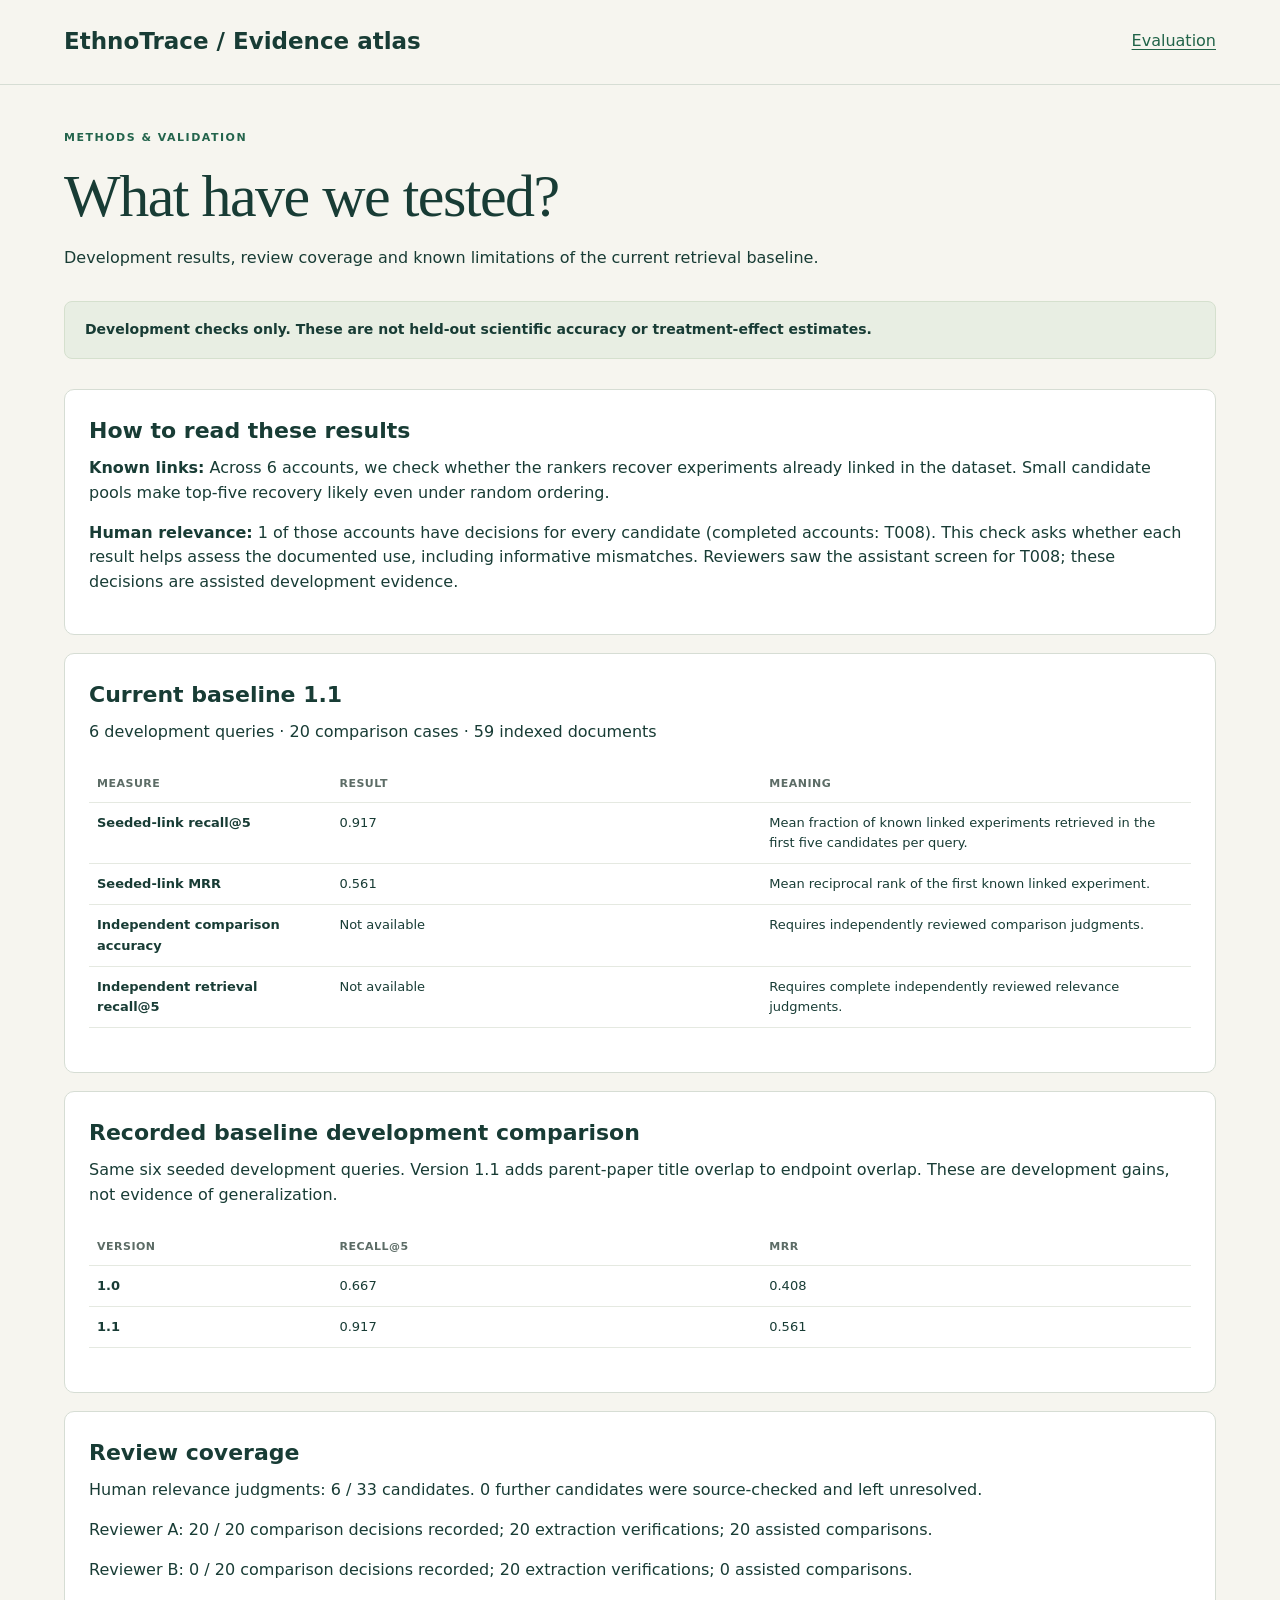
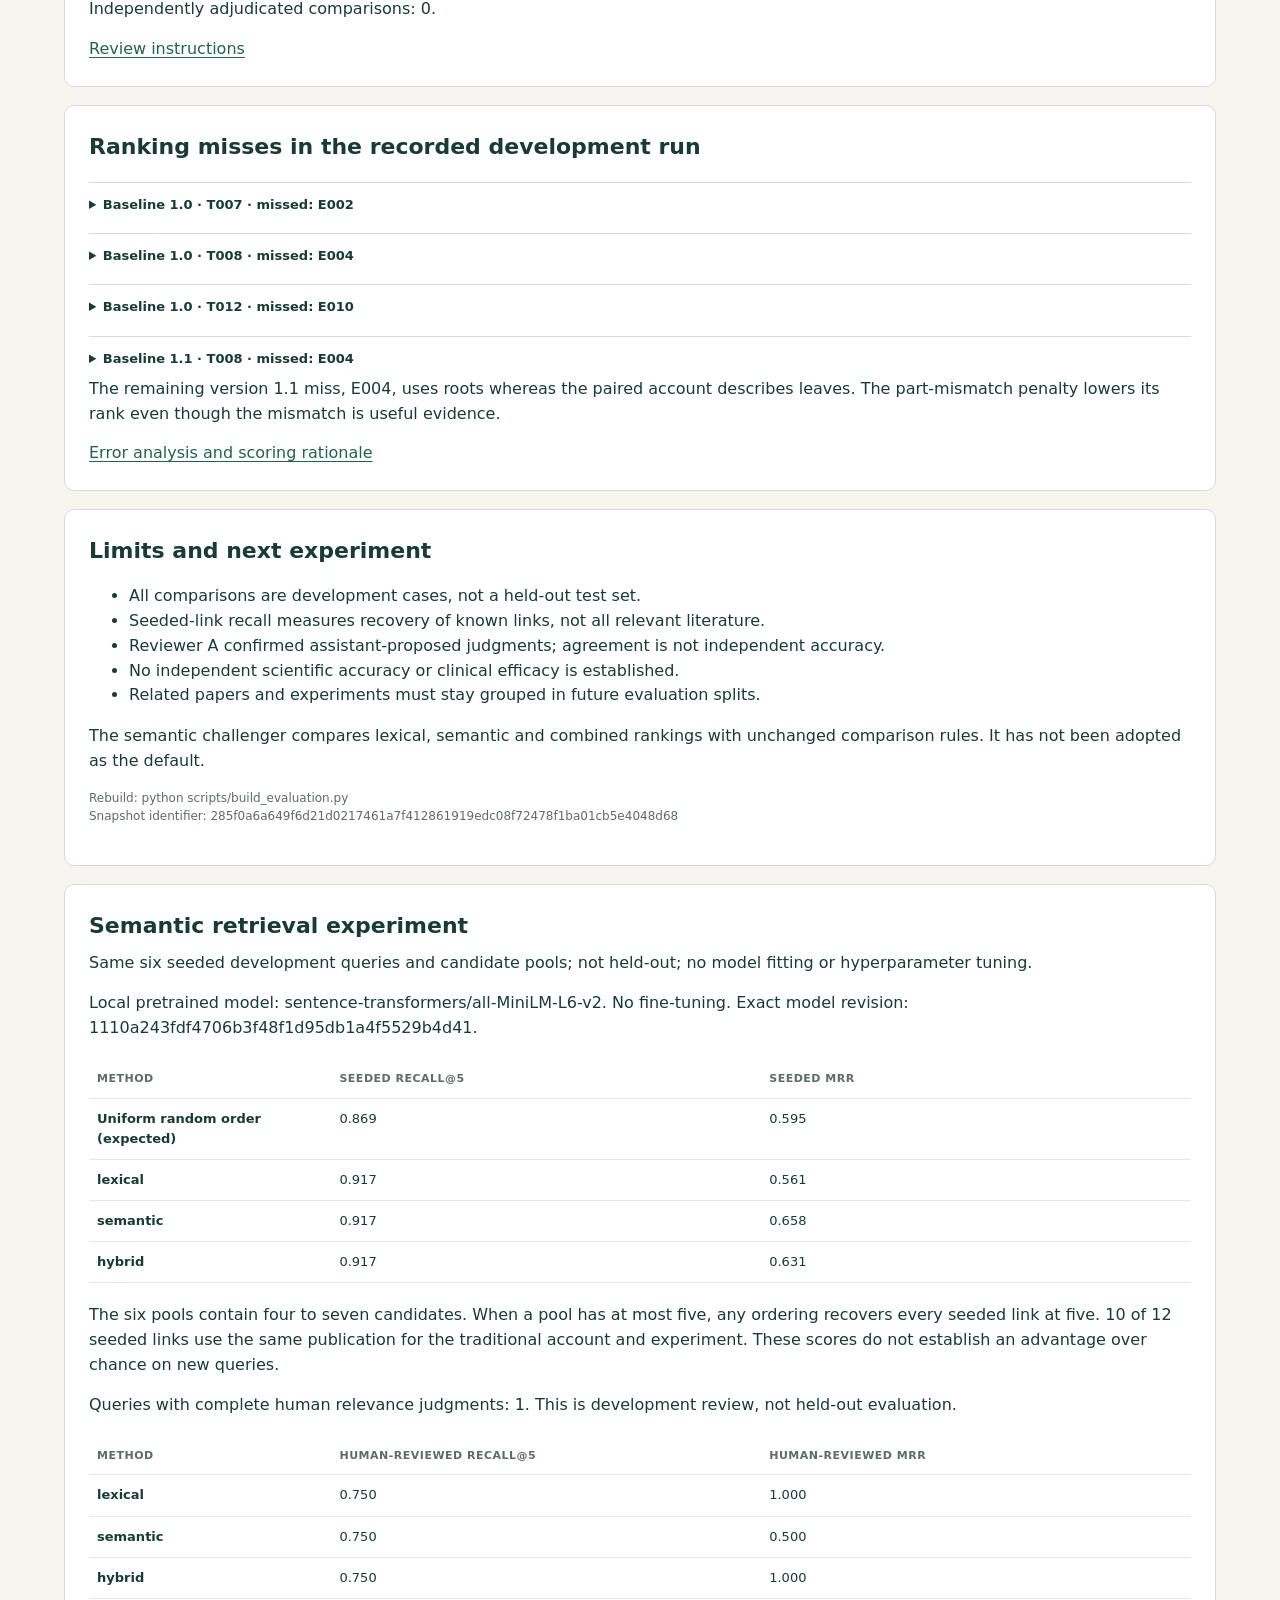
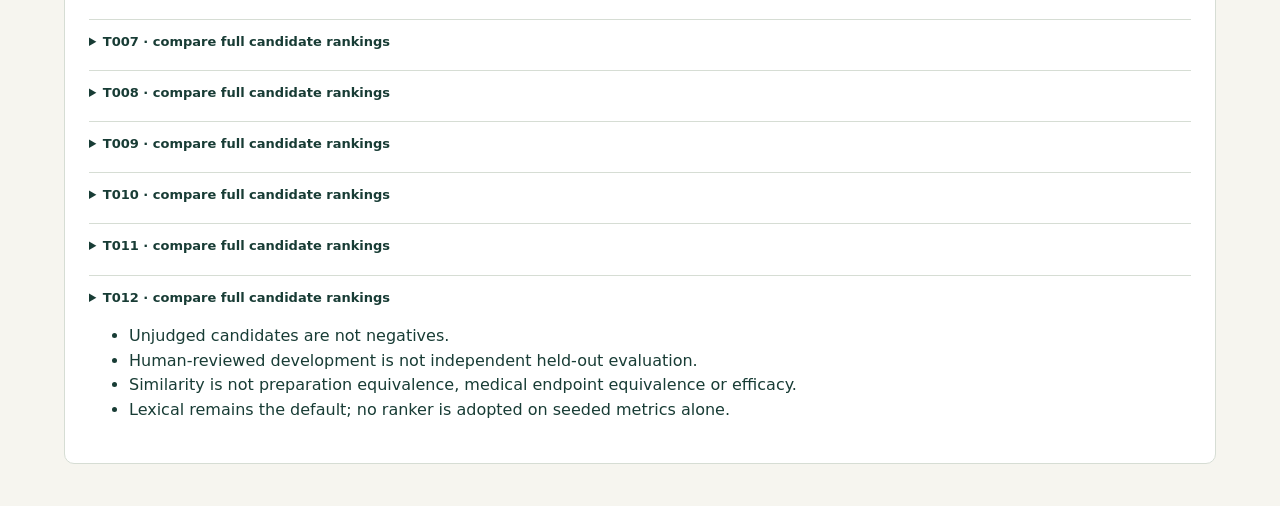
==== web/evaluation.html @ 2aeb6bba "Shorten README, index methods and enforce reproducible generated outputs" ====
<!doctype html>
<html lang="en"><head><meta charset="utf-8"><meta name="viewport" content="width=device-width,initial-scale=1"><title>EthnoTrace · Evaluation</title><link rel="stylesheet" href="style.css?v=8"><script defer src="evaluation-data.js?v=coverage1"></script><script defer src="evaluation.js?v=coverage2"></script></head>
<body><header><a class="brand" href="index.html">EthnoTrace / Evidence atlas</a><a href="evaluation.html" aria-current="page">Evaluation</a></header><main><div class="eyebrow">METHODS & VALIDATION</div><h1>What have we tested?</h1><p>Development results, review coverage and known limitations of the current retrieval baseline.</p><div class="review"><strong>Development checks only. These are not held-out scientific accuracy or treatment-effect estimates.</strong></div><div id="evaluation"></div></main></body></html>
---- web/style.css ----
:root{--ink:#183c35;--muted:#5c6c66;--paper:#f6f5ef;--line:#d6ddd4;--green:#23644c;--amber:#76551e}*{box-sizing:border-box}body{margin:0;background:var(--paper);color:var(--ink);font:16px/1.55 system-ui,sans-serif}header{padding:24px 5%;border-bottom:1px solid var(--line);display:flex;justify-content:space-between;align-items:center;gap:16px}.brand{color:var(--ink);font-weight:750;text-decoration:none;font-size:23px}.brand span{font-size:14px;font-weight:400;color:var(--muted)}.tag,.eyebrow{font-size:11px;letter-spacing:1.5px;font-weight:700}.tag{border:1px solid var(--line);padding:7px 12px;border-radius:20px}main{max-width:1440px;margin:auto;padding:44px 5% 24px}.intro{max-width:760px}.eyebrow{color:var(--green)}h1{font:normal clamp(36px,5vw,60px)/1.08 Georgia,serif;letter-spacing:-1.5px;margin:18px 0}.intro p{max-width:640px;color:var(--muted);font-size:18px}.review{display:flex;gap:13px;background:#e8eee3;border:1px solid #d5e0ce;padding:17px 20px;border-radius:8px;margin:30px 0}.review strong{font-size:14px}.review p{margin:4px 0 0;font-size:13px;color:var(--muted)}.dot{background:#b58b39;width:8px;height:8px;min-width:8px;border-radius:50%;margin-top:8px}.workspace{display:grid;grid-template-columns:300px minmax(0,1fr);gap:30px}aside{align-self:start;position:sticky;top:18px;background:#fff;border:1px solid var(--line);padding:22px;border-radius:10px}label{font-weight:650;font-size:14px}select{width:100%;padding:12px;margin:10px 0 18px;border:1px solid #acbfb3;border-radius:5px;background:#fff;color:var(--ink);font:inherit}h2{font-size:22px;margin:0}h3{font-size:19px;line-height:1.35;margin:12px 0}p{margin:8px 0 15px}.toolbar{display:flex;justify-content:space-between;align-items:center;gap:15px}.toolbar p,.hint{font-size:13px;color:var(--muted)}.filter{font-size:12px;display:flex;align-items:center;gap:6px}.hint{margin-top:0}.card{background:white;border:1px solid var(--line);border-radius:10px;margin:18px 0;padding:24px}.badge{display:inline-block;background:#eef2ec;border-radius:4px;padding:4px 8px;font-size:11px;font-weight:650;margin:0 7px 5px 0}.badge.warning{background:#f5eddc;color:var(--amber)}.small{font-size:12px;color:var(--muted)}table{width:100%;border-collapse:collapse;font-size:13px;margin:20px 0;table-layout:fixed}th,td{text-align:left;vertical-align:top;border-bottom:1px solid #e5e9e1;padding:10px 8px;overflow-wrap:anywhere}th{font-size:11px;text-transform:uppercase;letter-spacing:.5px;color:var(--muted)}th:first-child{width:22%}td:first-child{font-weight:650}.outputs{display:grid;grid-template-columns:1fr 1fr;gap:14px}.output{background:#f1f5ef;border-radius:6px;padding:16px}.output.compare{background:#f7f2e8}.output h4{font-size:11px;text-transform:uppercase;letter-spacing:1px;margin:0 0 9px}.output strong{font-size:15px}.output p,.output li{font-size:13px}.output ul{padding-left:18px;margin-bottom:0}.source-note{font-size:12px;color:var(--muted);border-top:1px solid var(--line);padding-top:15px;margin-top:20px}details{border-top:1px solid var(--line);margin-top:18px;padding-top:12px;font-size:13px}summary{cursor:pointer;font-weight:650}blockquote{border-left:3px solid #b9c9b4;margin:14px 0;padding-left:13px;color:var(--muted)}a{color:#216449;text-underline-offset:3px;overflow-wrap:anywhere}a:hover{color:#102f24}button:focus-visible,a:focus-visible,select:focus-visible,input:focus-visible,summary:focus-visible{outline:3px solid #b58b39;outline-offset:3px}.empty{padding:30px;border:1px dashed var(--line)}footer{display:flex;justify-content:space-between;gap:20px;border-top:1px solid var(--line);padding-top:20px;margin-top:40px;color:var(--muted);font-size:12px}@media(max-width:900px){.workspace{grid-template-columns:1fr}aside{position:static}.intro{max-width:100%}}@media(max-width:600px){main{padding:30px 5%}.brand span,.tag{display:none}.toolbar,footer{display:block}.outputs{grid-template-columns:1fr}.card{padding:15px}td,th{padding:8px 4px;font-size:12px}.filter{margin-bottom:12px}}
.atlas{margin:30px 0 40px;border-top:1px solid var(--line);padding-top:26px}.atlas>p{max-width:900px;color:var(--muted);font-size:14px}.atlas-controls{display:flex;flex-wrap:wrap;gap:18px;align-items:center}.atlas-controls label{display:flex;flex-direction:column;gap:6px}.atlas-controls .filter{flex-direction:row}.atlas-controls input[type=search]{padding:12px;border:1px solid #acbfb3;border-radius:5px;font:inherit;min-width:260px}.atlas-controls select{margin:0}.atlas-scroll{overflow:auto;border:1px solid var(--line);border-radius:8px;background:white;max-height:620px}.atlas-table{min-width:1100px;margin:0;table-layout:fixed}.atlas-table th{position:sticky;top:0;background:#edf2e9;z-index:1}.atlas-table th:first-child{width:28%}.atlas-table td:first-child{font-weight:400}.atlas-cell{display:block;width:100%;text-align:left;border:1px solid #d6ddd4;background:#f3f5ef;color:var(--ink);padding:10px 8px;margin:5px 0;border-radius:5px;font:inherit;cursor:pointer}.atlas-cell:hover{background:#e4eddd}.atlas-cell strong{display:block;font-size:17px}.account-link{border:0;padding:0;background:none;color:var(--green);font:inherit;font-weight:700;text-align:left;text-decoration:underline;cursor:pointer}.drilldown{padding:16px;background:#e8eee3;border-radius:8px;margin-bottom:20px;font-size:14px}.drilldown button{margin:8px;border:1px solid #acbfb3;background:white;padding:8px;border-radius:4px;cursor:pointer;color:var(--ink)}

/* Keep account context visible while reading the wide evidence matrix. */
.atlas-table{border-collapse:separate;border-spacing:0}
.atlas-table td:first-child{position:sticky;left:0;z-index:2;background:#fff;box-shadow:2px 0 0 var(--line)}
.atlas-table th:first-child{left:0;z-index:3;width:260px;box-shadow:2px 0 0 var(--line)}
.atlas-table th{z-index:2}
.atlas-scroll{scroll-padding-left:270px}
.atlas .scroll-hint{font-size:13px;font-weight:600;color:var(--green);margin-bottom:8px}
@media(max-width:600px){.atlas-table th:first-child{width:150px}.atlas-scroll{scroll-padding-left:160px}}

#export-report{padding:10px;border:1px solid var(--green);border-radius:5px;background:var(--green);color:white;font:inherit;cursor:pointer;width:100%}
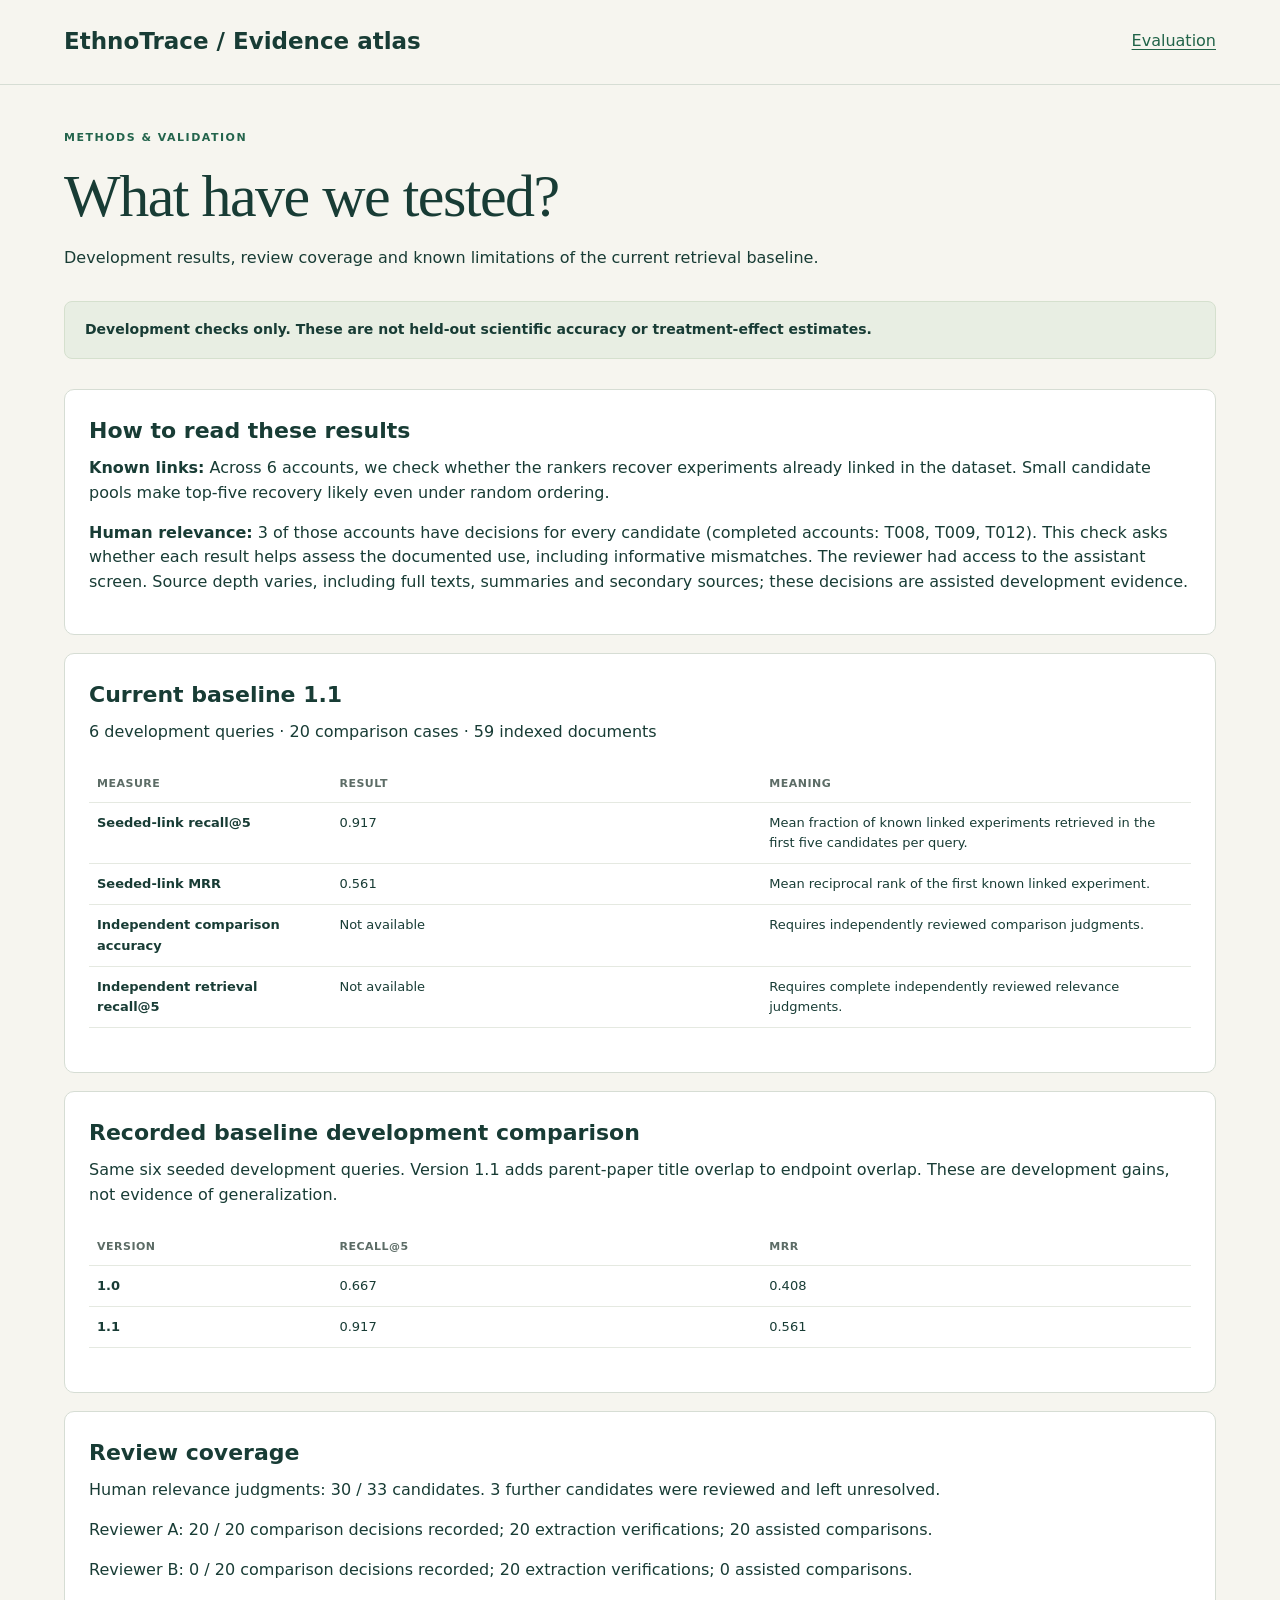
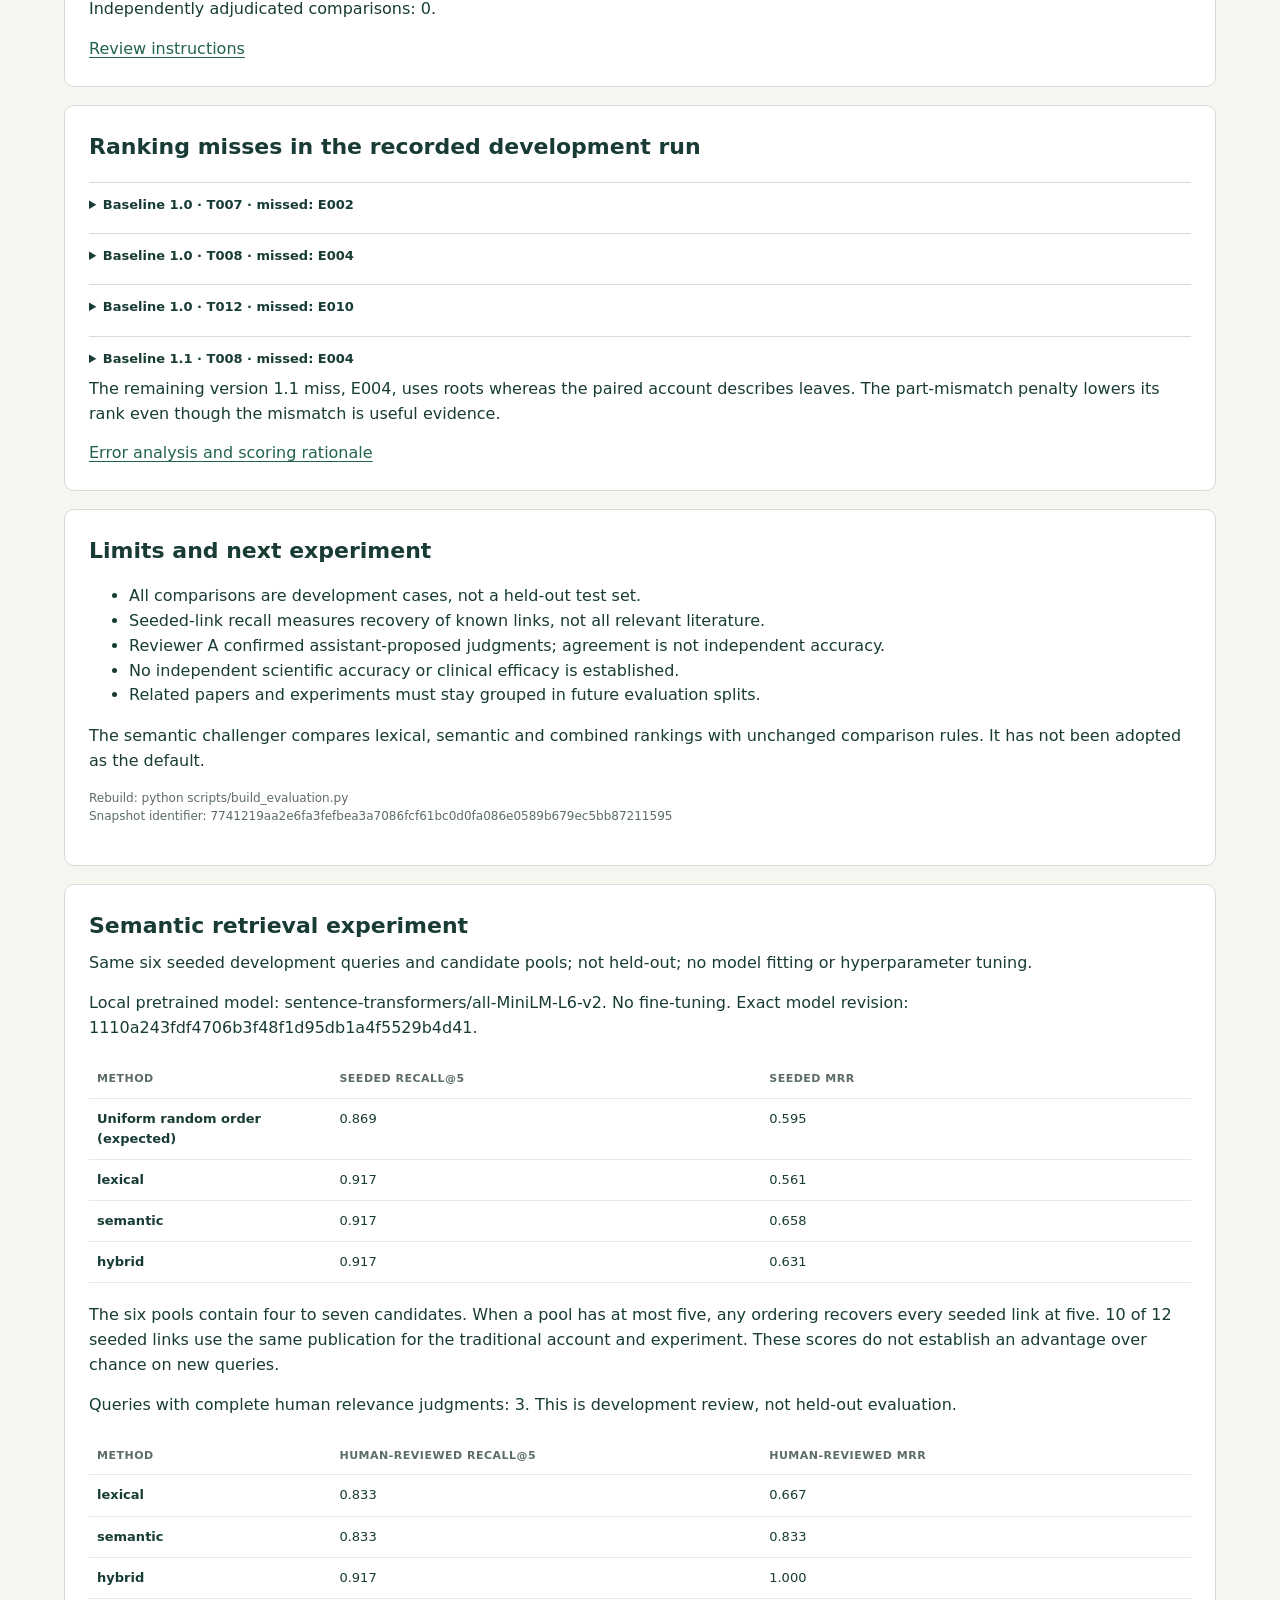
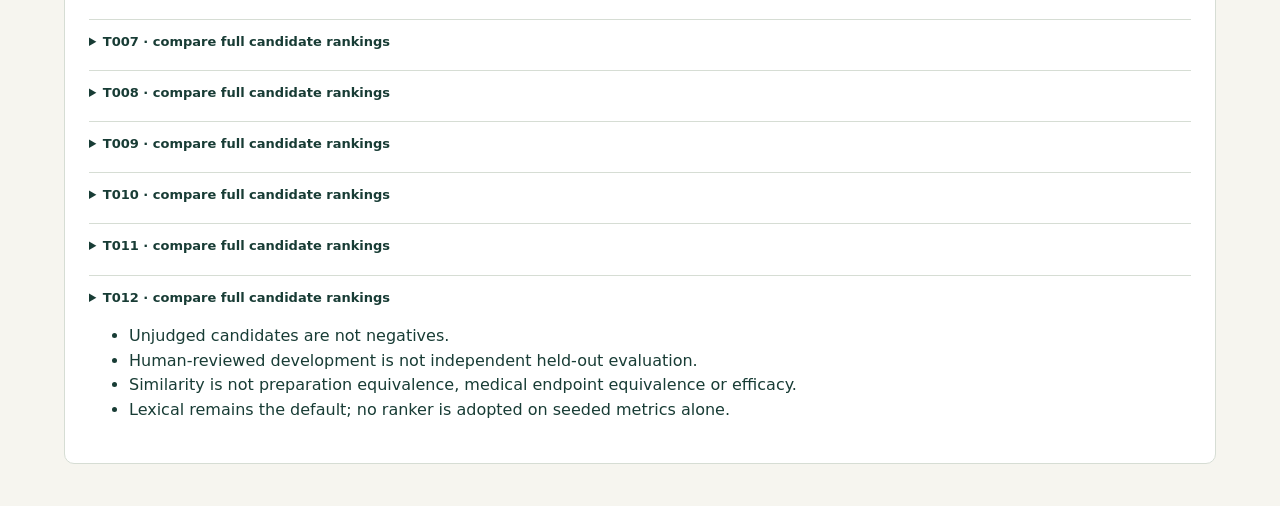
==== commit 4b539734: "Record remaining 27 submitted relevance reviews and evaluate fully judged accounts" ====
--- a/web/evaluation.html
+++ b/web/evaluation.html
@@ -1,3 +1,3 @@
 <!doctype html>
-<html lang="en"><head><meta charset="utf-8"><meta name="viewport" content="width=device-width,initial-scale=1"><title>EthnoTrace · Evaluation</title><link rel="stylesheet" href="style.css?v=8"><script defer src="evaluation-data.js?v=coverage1"></script><script defer src="evaluation.js?v=coverage2"></script></head>
+<html lang="en"><head><meta charset="utf-8"><meta name="viewport" content="width=device-width,initial-scale=1"><title>EthnoTrace · Evaluation</title><link rel="stylesheet" href="style.css?v=8"><script defer src="evaluation-data.js?v=reviews3"></script><script defer src="evaluation.js?v=reviews3"></script></head>
 <body><header><a class="brand" href="index.html">EthnoTrace / Evidence atlas</a><a href="evaluation.html" aria-current="page">Evaluation</a></header><main><div class="eyebrow">METHODS & VALIDATION</div><h1>What have we tested?</h1><p>Development results, review coverage and known limitations of the current retrieval baseline.</p><div class="review"><strong>Development checks only. These are not held-out scientific accuracy or treatment-effect estimates.</strong></div><div id="evaluation"></div></main></body></html>
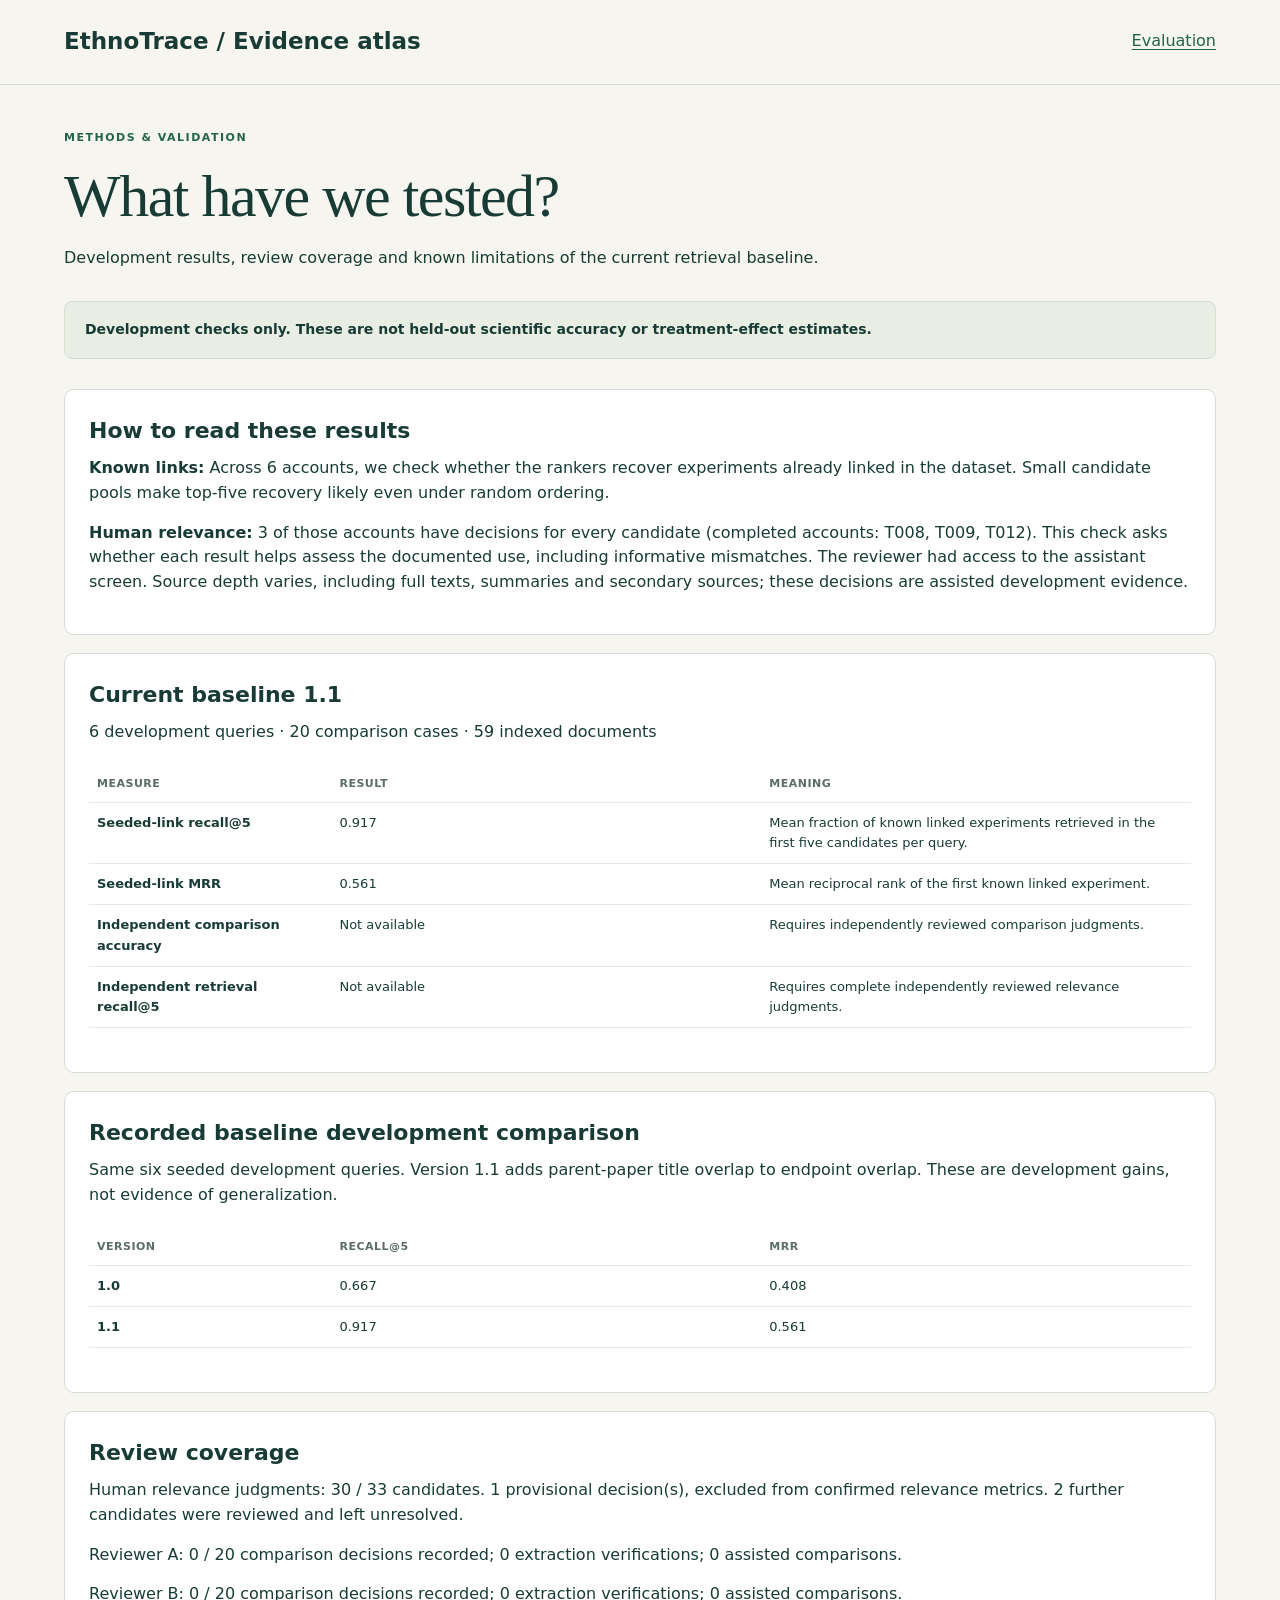
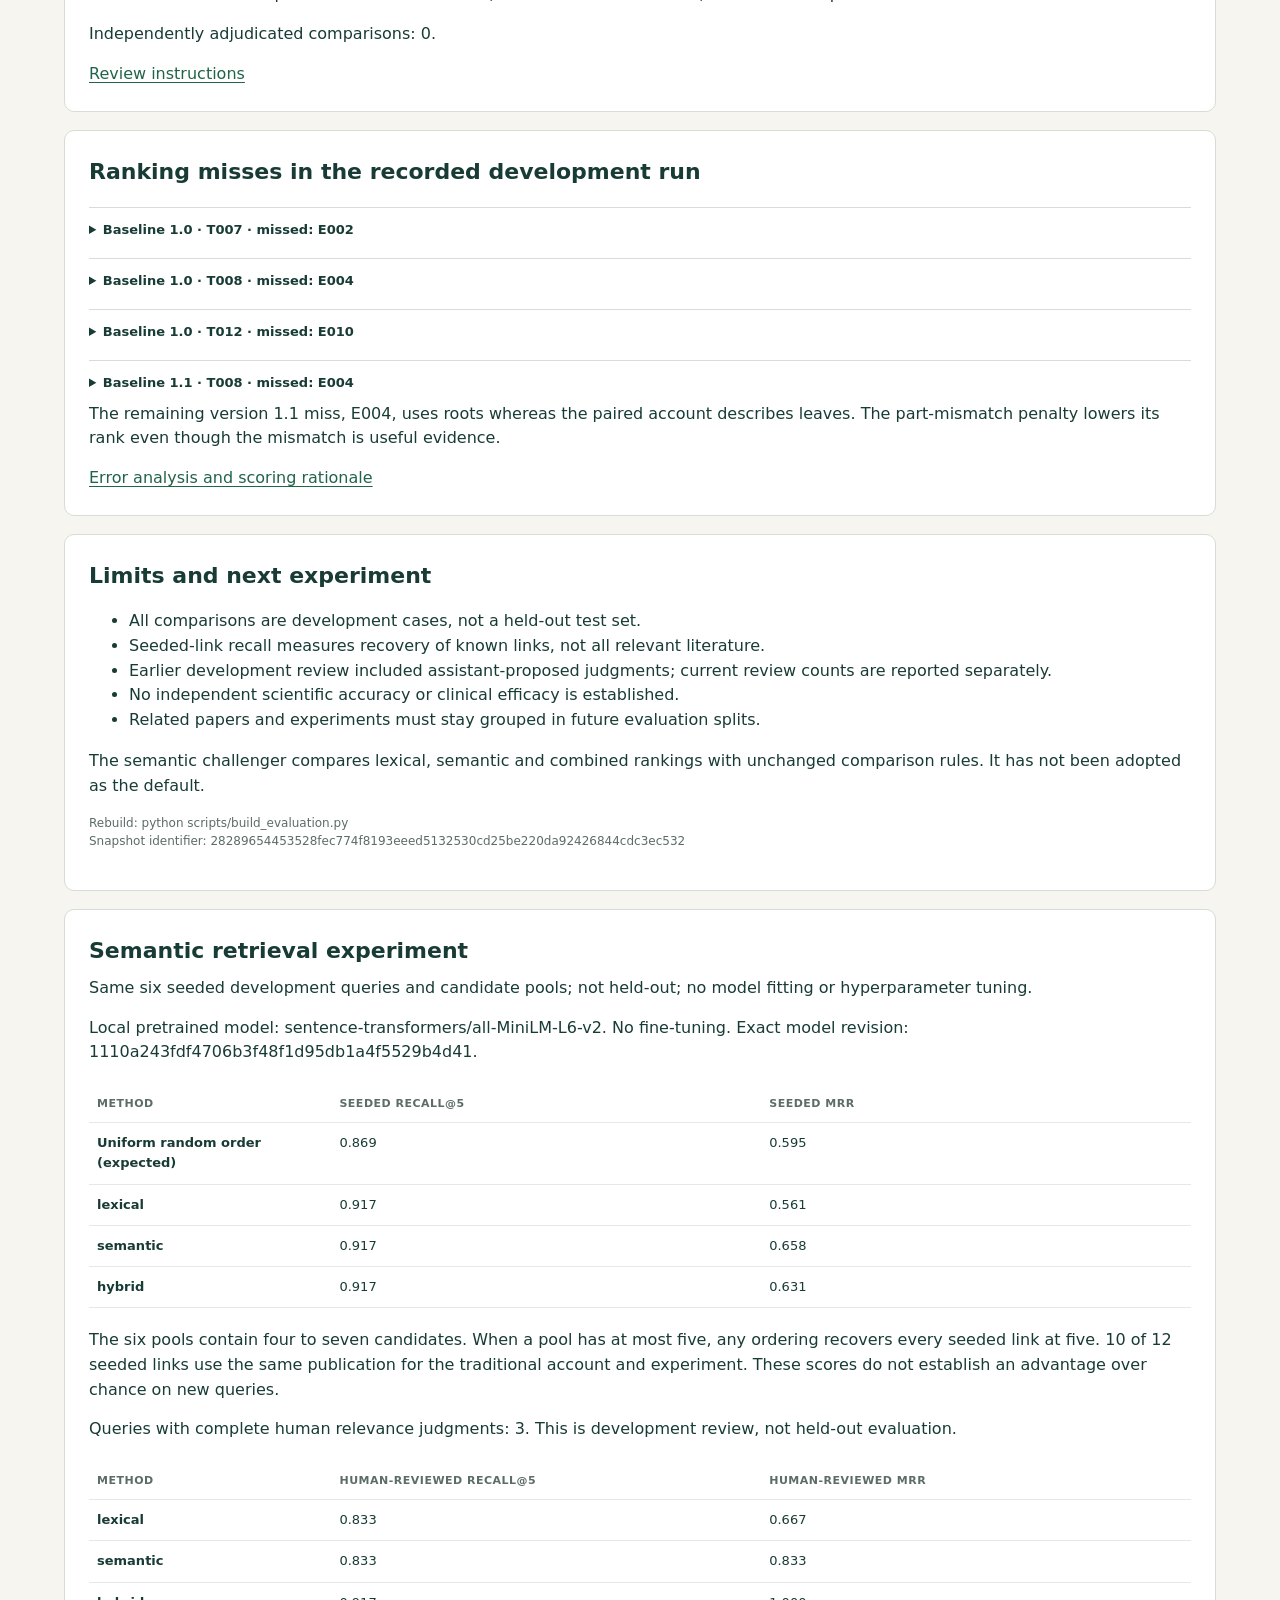
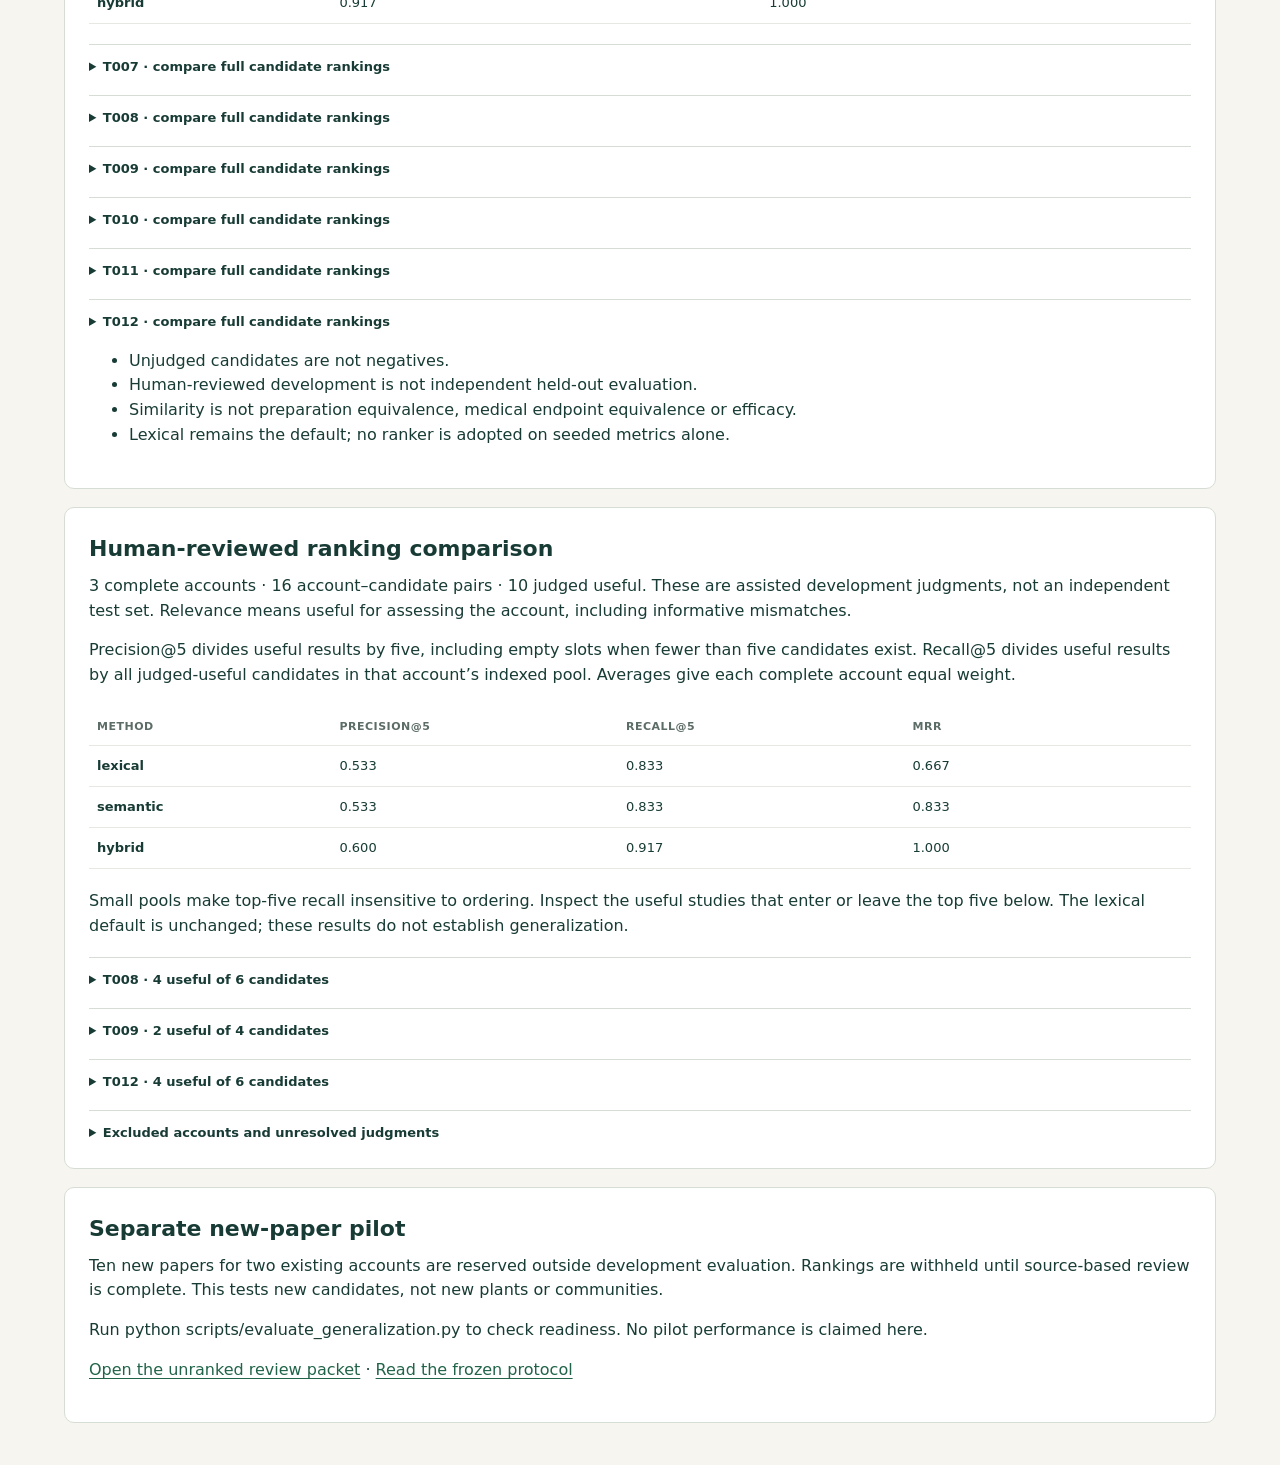
==== commit b0b3f59a: "Verify research workflow and preserve current review provenance" ====
--- a/web/evaluation.html
+++ b/web/evaluation.html
@@ -1,3 +1,3 @@
 <!doctype html>
-<html lang="en"><head><meta charset="utf-8"><meta name="viewport" content="width=device-width,initial-scale=1"><title>EthnoTrace · Evaluation</title><link rel="stylesheet" href="style.css?v=8"><script defer src="evaluation-data.js?v=reviews3"></script><script defer src="evaluation.js?v=reviews3"></script></head>
+<html lang="en"><head><meta charset="utf-8"><meta name="viewport" content="width=device-width,initial-scale=1"><title>EthnoTrace · Evaluation</title><link rel="stylesheet" href="style.css?v=product-audit1"><script defer src="evaluation-data.js?v=product-audit1"></script><script defer src="evaluation.js?v=product-audit1"></script></head>
 <body><header><a class="brand" href="index.html">EthnoTrace / Evidence atlas</a><a href="evaluation.html" aria-current="page">Evaluation</a></header><main><div class="eyebrow">METHODS & VALIDATION</div><h1>What have we tested?</h1><p>Development results, review coverage and known limitations of the current retrieval baseline.</p><div class="review"><strong>Development checks only. These are not held-out scientific accuracy or treatment-effect estimates.</strong></div><div id="evaluation"></div></main></body></html>
--- a/web/style.css
+++ b/web/style.css
@@ -11,3 +11,14 @@
 @media(max-width:600px){.atlas-table th:first-child{width:150px}.atlas-scroll{scroll-padding-left:160px}}
 
 #export-report{padding:10px;border:1px solid var(--green);border-radius:5px;background:var(--green);color:white;font:inherit;cursor:pointer;width:100%}
+
+/* Keep long citations and controls within the page; the atlas alone scrolls. */
+.evidence, .workspace > *, .atlas-controls > label {min-width:0}
+.card, #gaps, aside {overflow-wrap:anywhere}
+.atlas-controls input[type=search] {min-width:0;width:100%;max-width:100%}
+@media(max-width:600px){
+  .atlas-controls {align-items:stretch}
+  .atlas-controls > label {width:100%}
+  header {flex-wrap:wrap}
+  #ranking {max-width:100%}
+}
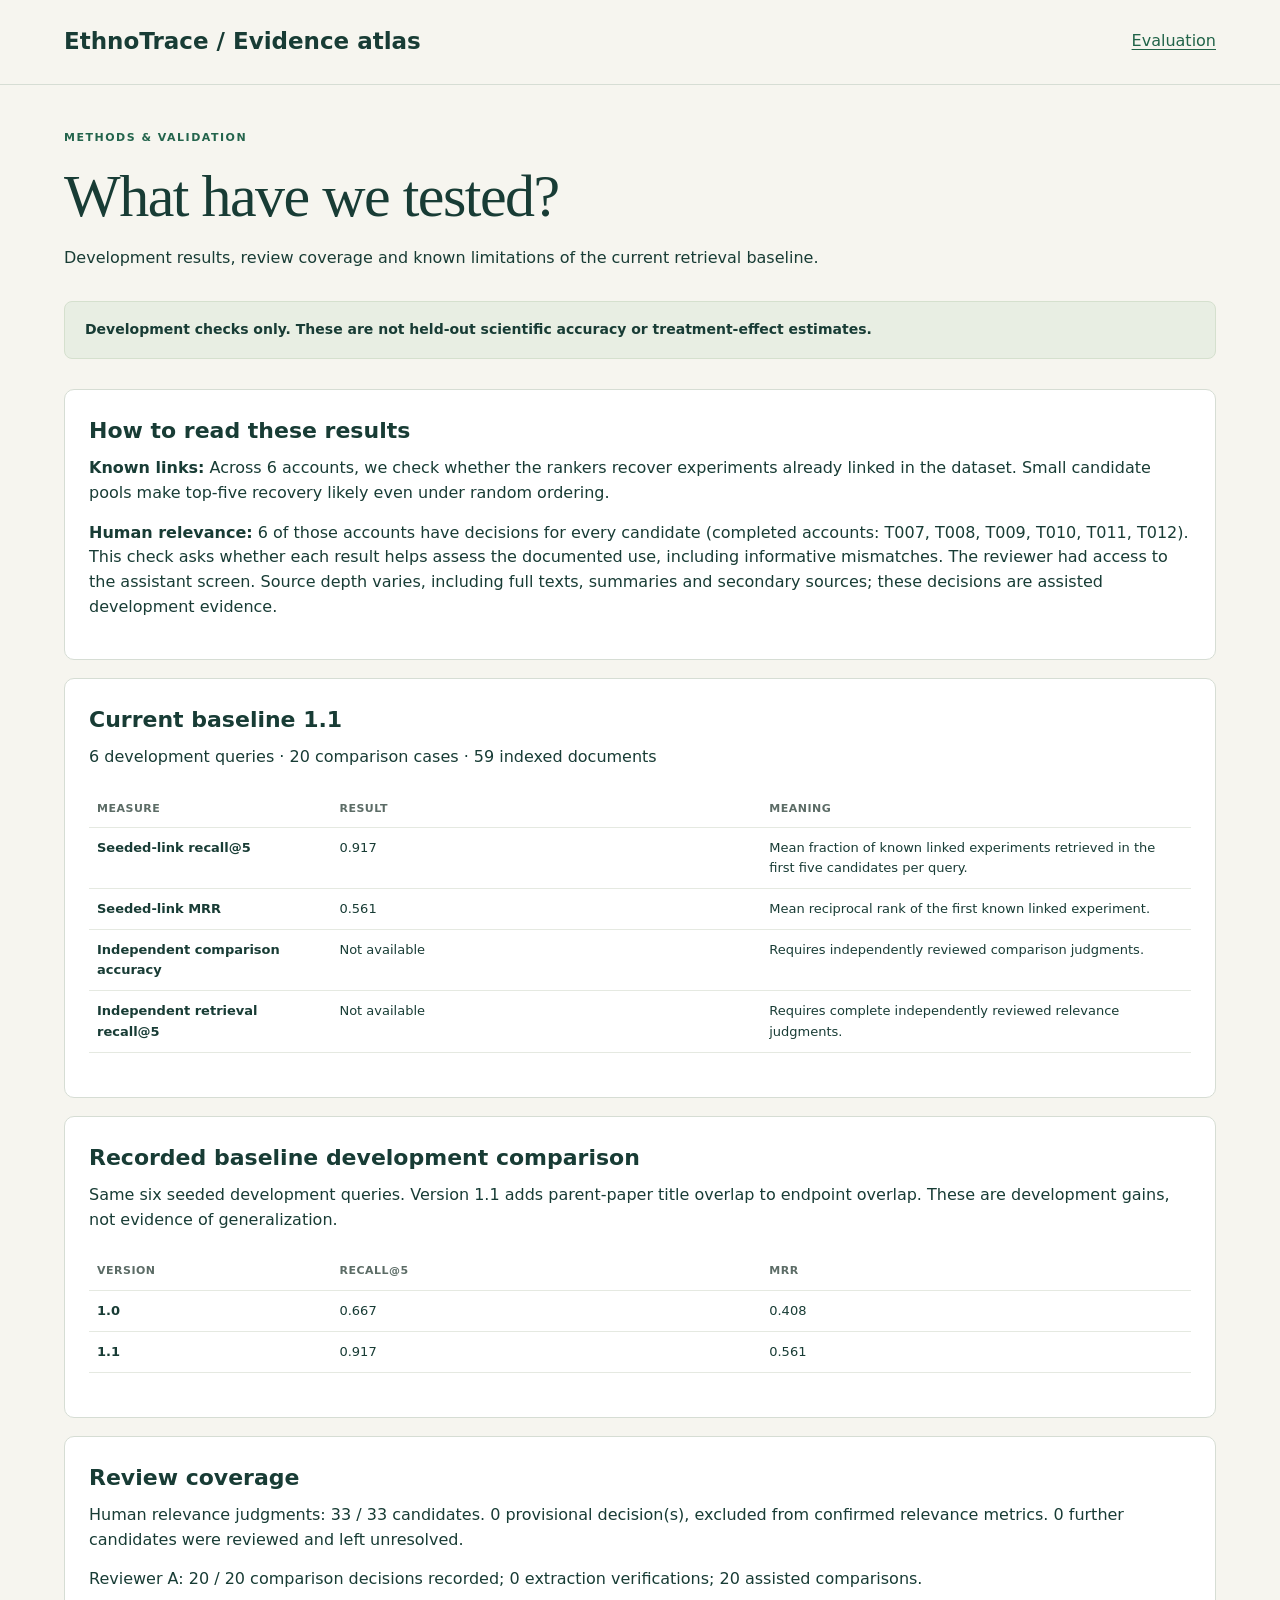
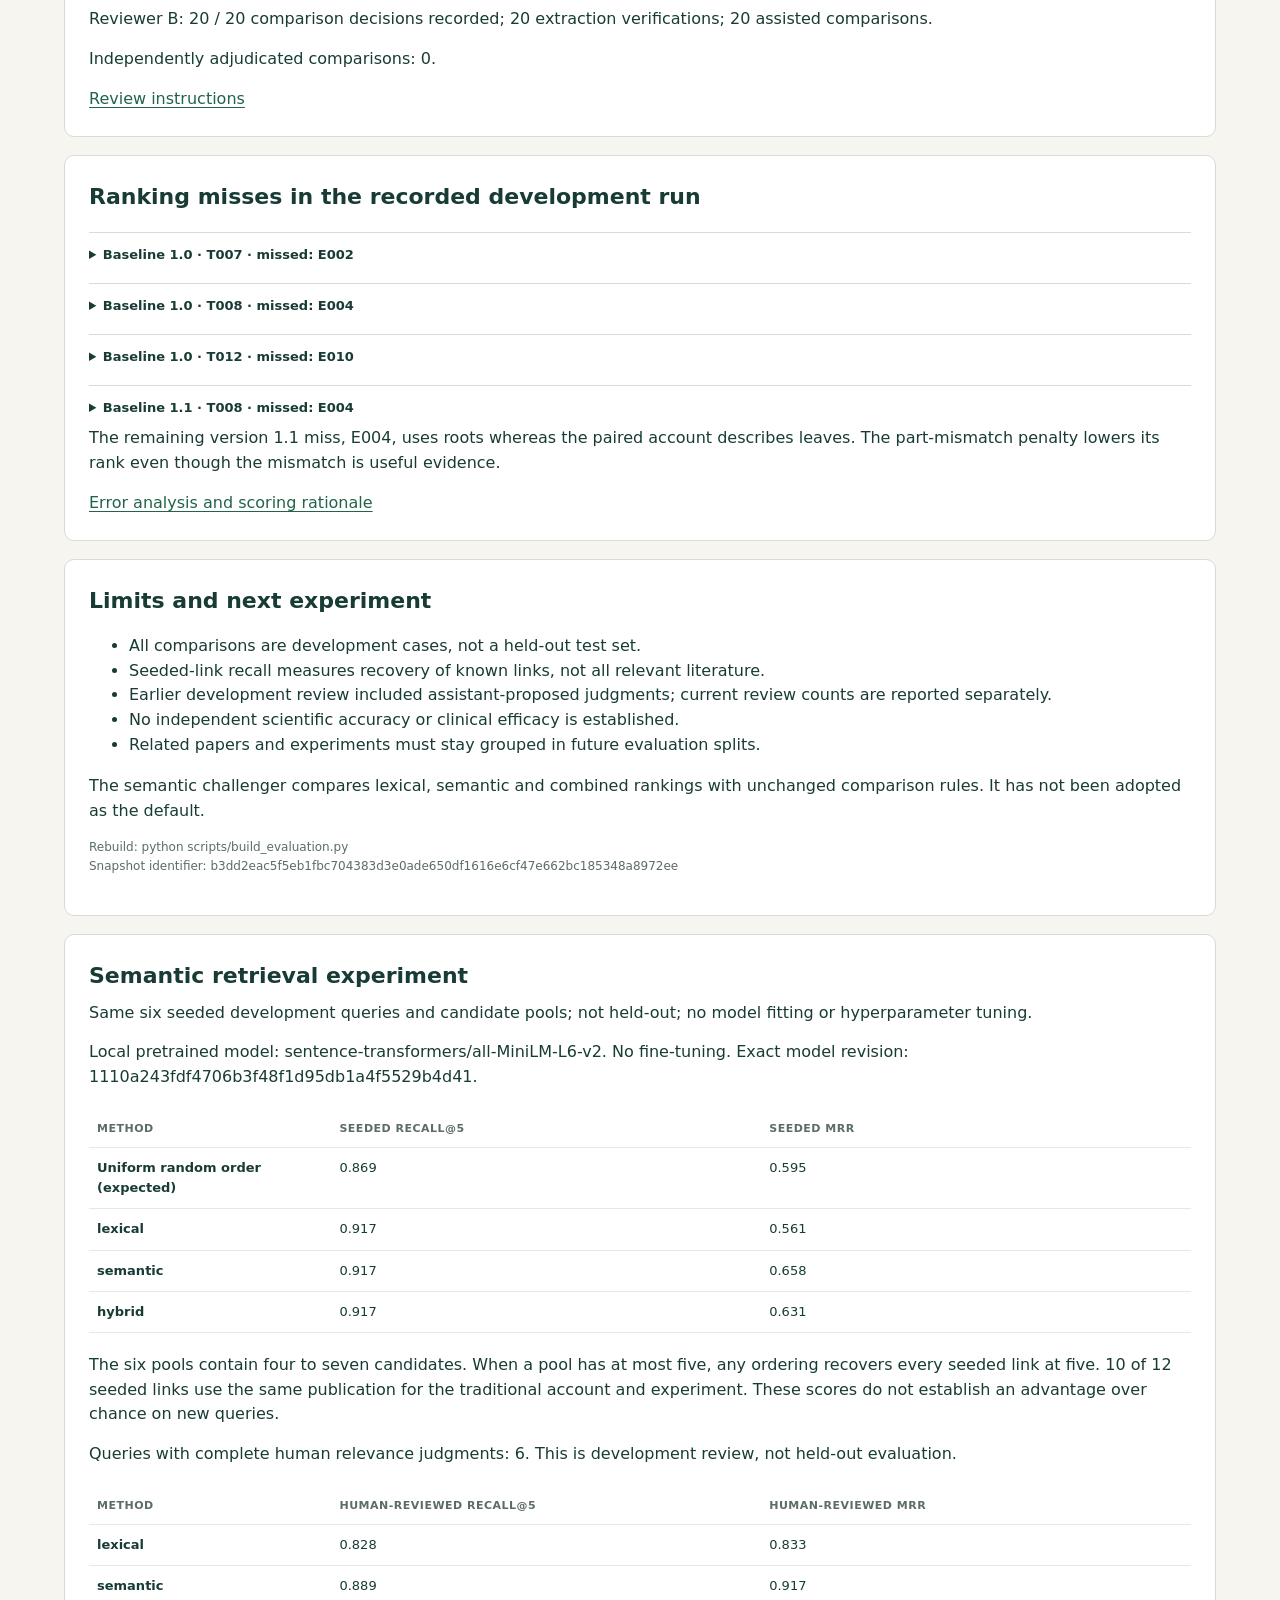
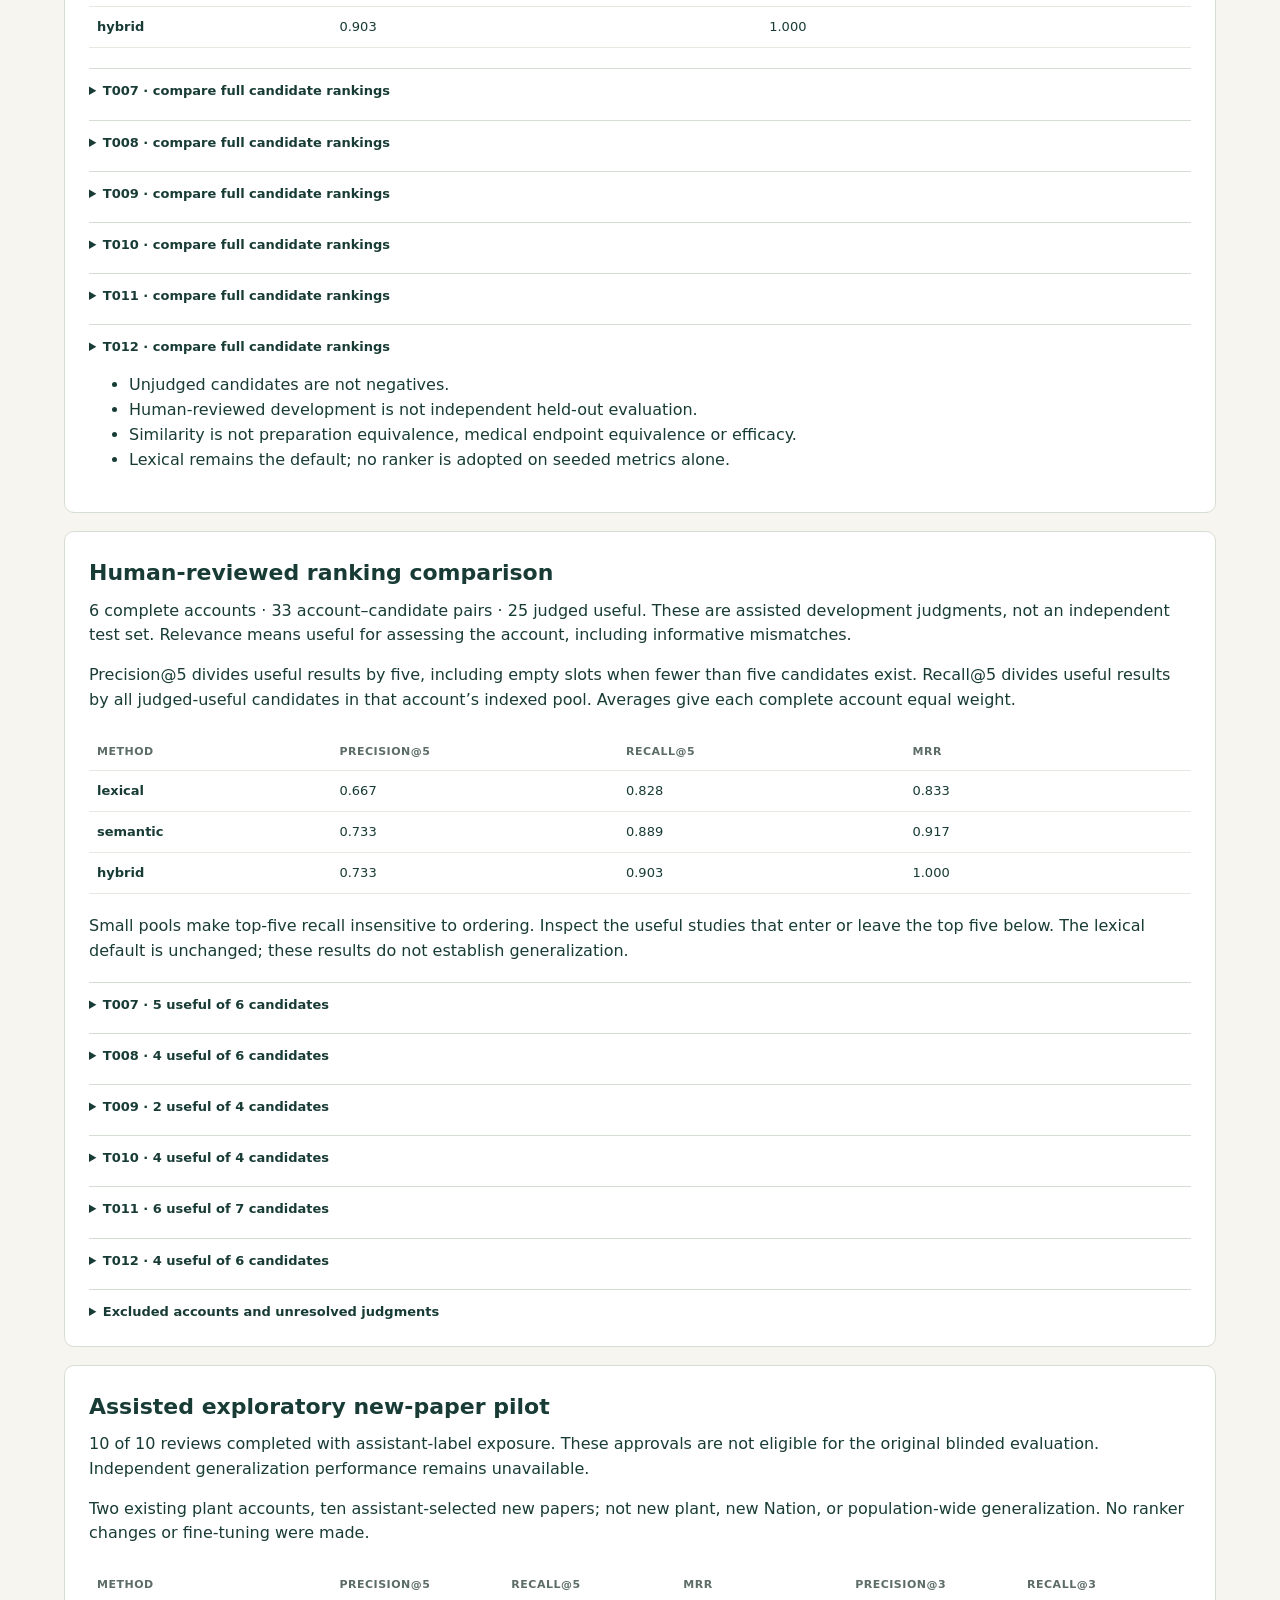
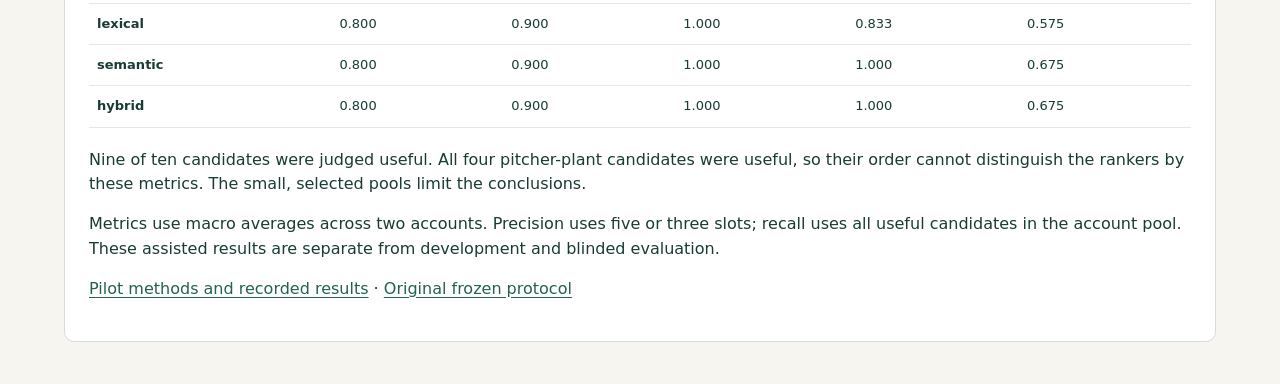
==== commit 87c50cef: "Reconcile reviewers and expose cited evidence with reproducible validation" ====
--- a/web/evaluation.html
+++ b/web/evaluation.html
@@ -1,3 +1,3 @@
 <!doctype html>
-<html lang="en"><head><meta charset="utf-8"><meta name="viewport" content="width=device-width,initial-scale=1"><title>EthnoTrace · Evaluation</title><link rel="stylesheet" href="style.css?v=product-audit1"><script defer src="evaluation-data.js?v=product-audit1"></script><script defer src="evaluation.js?v=product-audit1"></script></head>
+<html lang="en"><head><meta charset="utf-8"><meta name="viewport" content="width=device-width,initial-scale=1"><title>EthnoTrace · Evaluation</title><link rel="stylesheet" href="style.css?v=review-integration2"><script defer src="evaluation-data.js?v=review-integration2"></script><script defer src="evaluation.js?v=review-integration2"></script></head>
 <body><header><a class="brand" href="index.html">EthnoTrace / Evidence atlas</a><a href="evaluation.html" aria-current="page">Evaluation</a></header><main><div class="eyebrow">METHODS & VALIDATION</div><h1>What have we tested?</h1><p>Development results, review coverage and known limitations of the current retrieval baseline.</p><div class="review"><strong>Development checks only. These are not held-out scientific accuracy or treatment-effect estimates.</strong></div><div id="evaluation"></div></main></body></html>
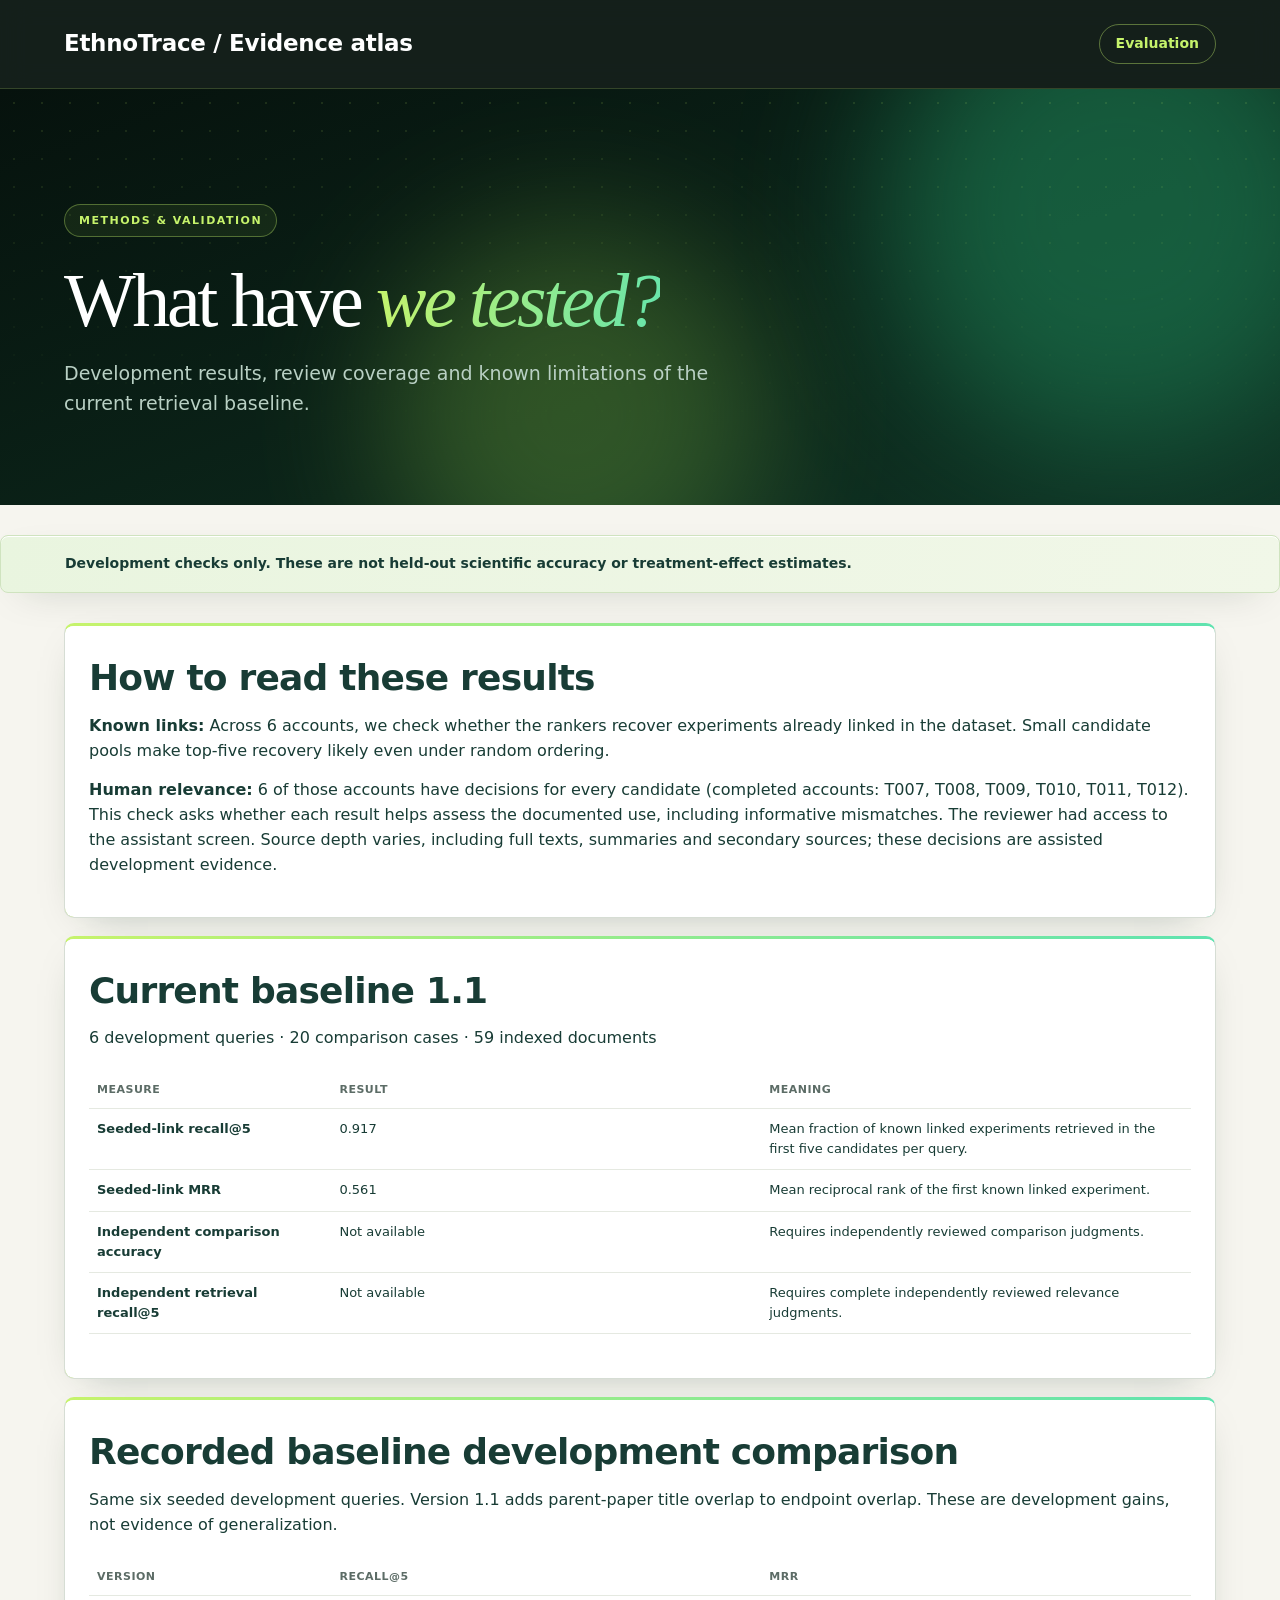
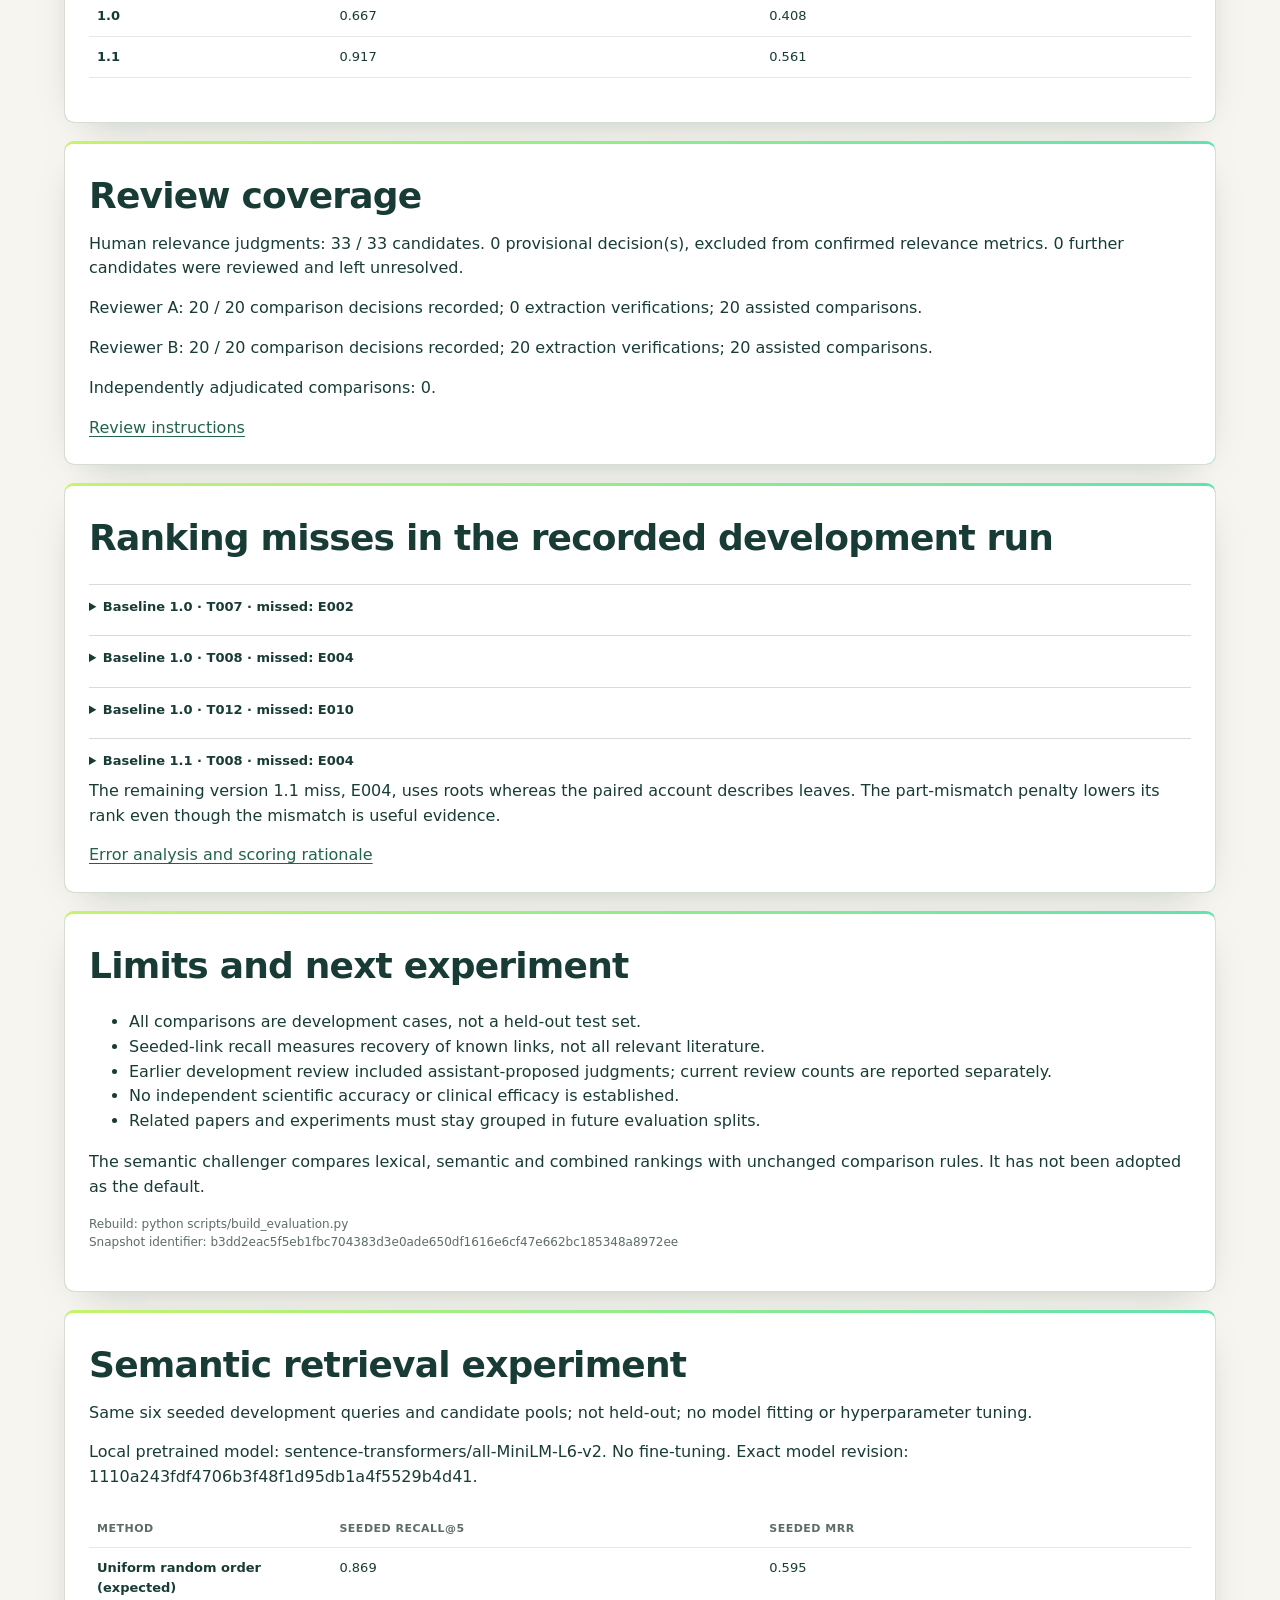
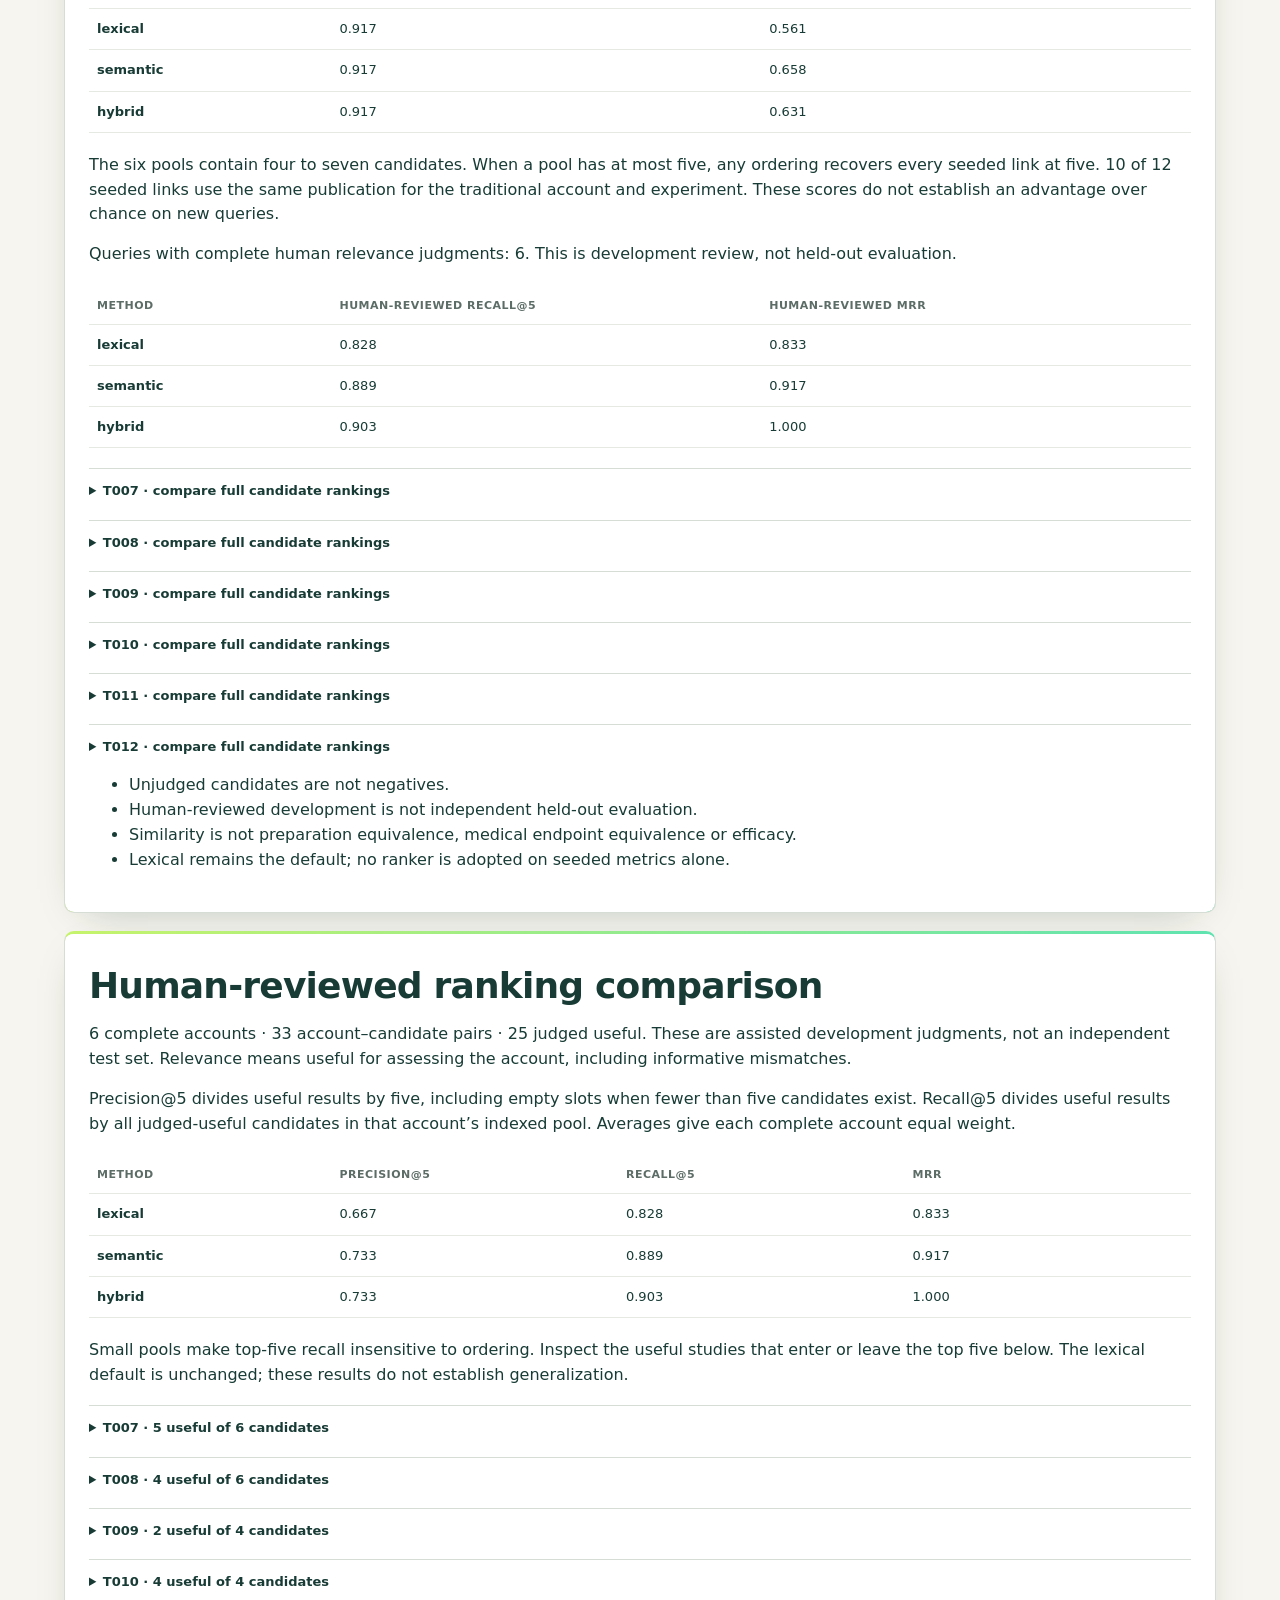
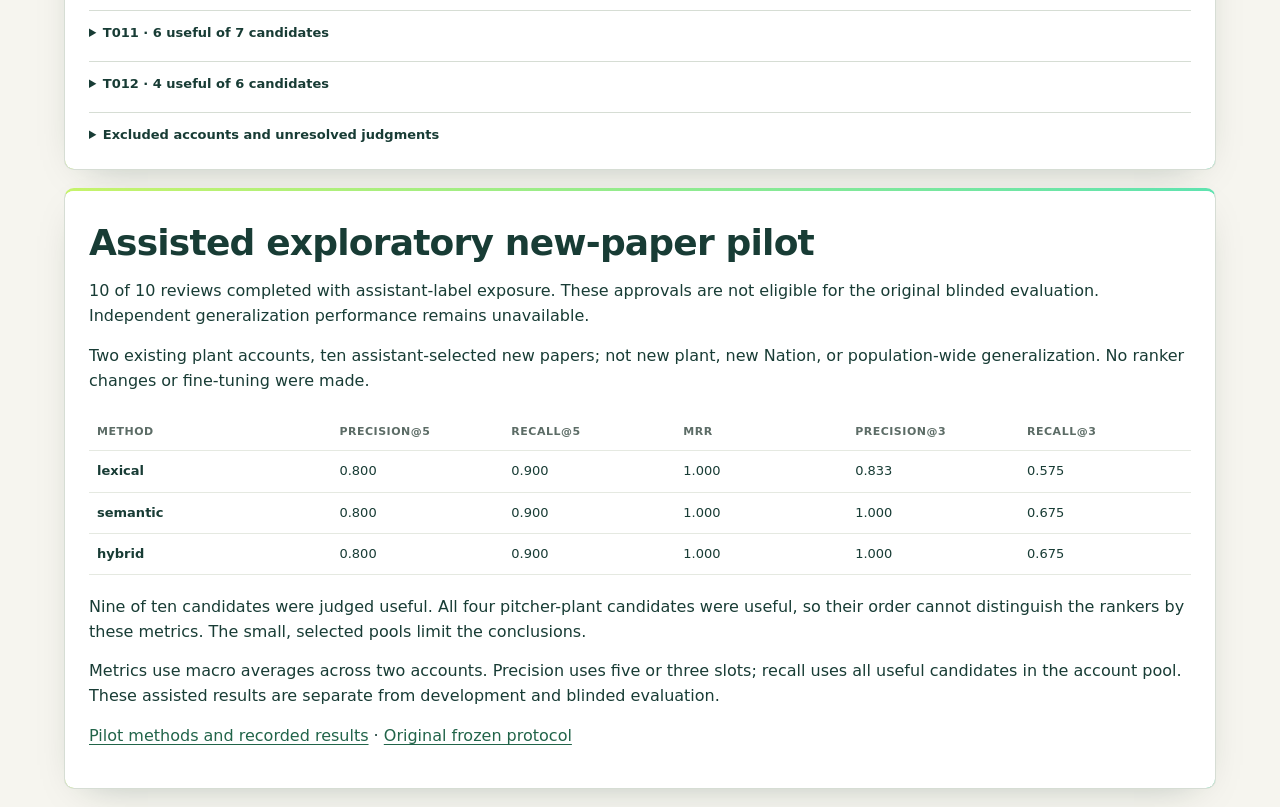
==== commit d377d4cb: "Refresh website look: dark animated hero, stats, plant ticker, glass header, motion Presentation onl" ====
--- a/web/evaluation.html
+++ b/web/evaluation.html
@@ -1,3 +1,3 @@
 <!doctype html>
-<html lang="en"><head><meta charset="utf-8"><meta name="viewport" content="width=device-width,initial-scale=1"><title>EthnoTrace · Evaluation</title><link rel="stylesheet" href="style.css?v=review-integration2"><script defer src="evaluation-data.js?v=review-integration2"></script><script defer src="evaluation.js?v=review-integration2"></script></head>
-<body><header><a class="brand" href="index.html">EthnoTrace / Evidence atlas</a><a href="evaluation.html" aria-current="page">Evaluation</a></header><main><div class="eyebrow">METHODS & VALIDATION</div><h1>What have we tested?</h1><p>Development results, review coverage and known limitations of the current retrieval baseline.</p><div class="review"><strong>Development checks only. These are not held-out scientific accuracy or treatment-effect estimates.</strong></div><div id="evaluation"></div></main></body></html>
+<html lang="en"><head><meta charset="utf-8"><meta name="viewport" content="width=device-width,initial-scale=1"><title>EthnoTrace · Evaluation</title><link rel="stylesheet" href="style.css?v=review-integration2"><script defer src="evaluation-data.js?v=review-integration2"></script><script defer src="evaluation.js?v=review-integration2"></script><script defer src="fx.js?v=visual-refresh1"></script></head>
+<body><header><a class="brand" href="index.html">EthnoTrace / Evidence atlas</a><a href="evaluation.html" aria-current="page">Evaluation</a></header><main><section class="hero hero-sm"><div class="hero-bg" aria-hidden="true"><i class="orb o1"></i><i class="orb o2"></i></div><div class="hero-inner"><div class="eyebrow">METHODS & VALIDATION</div><h1>What have <em>we tested?</em></h1><p>Development results, review coverage and known limitations of the current retrieval baseline.</p></div></section><div class="review"><strong>Development checks only. These are not held-out scientific accuracy or treatment-effect estimates.</strong></div><div id="evaluation"></div></main></body></html>
--- a/web/style.css
+++ b/web/style.css
@@ -22,3 +22,96 @@
   header {flex-wrap:wrap}
   #ranking {max-width:100%}
 }
+
+/* ===== Visual layer: dark bio-lab hero, glass header, motion. Presentation only. ===== */
+:root{--bg0:#06120d;--bg1:#0b2419;--lime:#c6f36b;--mint:#5fe3b0;--glow:rgba(198,243,107,.35)}
+html{scroll-behavior:smooth}
+body{background:radial-gradient(1200px 600px at 10% -10%,#e9f3df 0,transparent 60%),var(--paper)}
+header{position:sticky;top:0;z-index:50;background:rgba(6,18,13,.94);backdrop-filter:blur(14px);-webkit-backdrop-filter:blur(14px);border-bottom:1px solid rgba(198,243,107,.18)}
+header .brand{color:#fff;letter-spacing:-.3px}header .brand span{color:#9bb8aa}
+header a:not(.brand){color:var(--lime);text-decoration:none;font-weight:650;font-size:14px;padding:8px 16px;border:1px solid rgba(198,243,107,.4);border-radius:99px;transition:background .25s,color .25s,box-shadow .25s}
+header a:not(.brand):hover{background:var(--lime);color:var(--bg0);box-shadow:0 0 24px var(--glow)}
+main{max-width:none;padding:0}
+main>*:not(.hero){max-width:1440px;margin-left:auto;margin-right:auto;padding-left:5%;padding-right:5%}
+.review{margin-left:5%;margin-right:5%;max-width:1340px}
+@media(min-width:1500px){.review{margin-left:auto;margin-right:auto}}
+
+/* hero */
+.hero{position:relative;overflow:hidden;color:#eaf5ee;background:linear-gradient(160deg,var(--bg0),var(--bg1) 60%,#0f3324);padding:clamp(56px,9vw,120px) 5% 0;isolation:isolate}
+.hero-sm{padding-bottom:clamp(40px,6vw,72px)}
+.hero-inner{position:relative;z-index:2;max-width:1100px;margin:0 auto 0 max(0px,calc((100% - 1340px)/2))}
+.hero .eyebrow{color:var(--lime);display:inline-block;padding:7px 14px;border:1px solid rgba(198,243,107,.35);border-radius:99px;background:rgba(198,243,107,.07)}
+.hero h1{color:#fff;font-size:clamp(42px,7.4vw,104px);line-height:.98;letter-spacing:-.045em;margin:26px 0 22px}
+.hero-sm h1{font-size:clamp(38px,6vw,76px)}
+.hero h1 em{font-style:italic;background:linear-gradient(100deg,var(--lime),var(--mint) 55%,#fff);-webkit-background-clip:text;background-clip:text;color:transparent;background-size:200% 100%;animation:shine 6s ease-in-out infinite alternate}
+.hero p{color:#b9d0c4;max-width:680px;font-size:clamp(16px,1.6vw,19px)}
+.hero .intro p{color:#b9d0c4}
+.cta-row{display:flex;flex-wrap:wrap;gap:14px;margin:30px 0 8px}
+.btn{display:inline-block;padding:14px 26px;border-radius:99px;font-weight:700;text-decoration:none;font-size:15px;transition:transform .2s,box-shadow .25s,background .25s,color .25s}
+.btn.primary{background:var(--lime);color:var(--bg0);box-shadow:0 0 0 0 var(--glow);animation:pulse 2.8s infinite}
+.btn.primary:hover{transform:translateY(-3px);box-shadow:0 10px 36px var(--glow);color:var(--bg0)}
+.btn.ghost{color:#fff;border:1px solid rgba(255,255,255,.35)}
+.btn.ghost:hover{background:rgba(255,255,255,.12);color:#fff;transform:translateY(-3px)}
+.stats{display:flex;flex-wrap:wrap;gap:clamp(24px,5vw,64px);margin:46px 0 54px;padding-top:28px;border-top:1px solid rgba(198,243,107,.2)}
+.stats div{display:flex;flex-direction:column-reverse}
+.stats dd{margin:0;font:700 clamp(38px,5vw,64px)/1 Georgia,serif;color:var(--lime);font-variant-numeric:tabular-nums}
+.stats dt{font-size:12px;letter-spacing:1.6px;text-transform:uppercase;color:#8fb09f;margin-top:6px}
+.hero-bg{position:absolute;inset:0;z-index:0;pointer-events:none}
+.hero-bg:after{content:"";position:absolute;inset:0;background-image:radial-gradient(rgba(198,243,107,.12) 1px,transparent 1.4px);background-size:28px 28px;mask-image:linear-gradient(180deg,#000,transparent 85%);-webkit-mask-image:linear-gradient(180deg,#000,transparent 85%)}
+.orb{position:absolute;border-radius:50%;filter:blur(70px);opacity:.55;animation:float 14s ease-in-out infinite alternate}
+.o1{width:480px;height:480px;background:#1f8a5b;top:-120px;right:-80px}
+.o2{width:380px;height:380px;background:#8fd14a;bottom:-100px;left:30%;opacity:.28;animation-delay:-5s}
+.o3{width:300px;height:300px;background:#2ab6a0;top:30%;left:-100px;opacity:.3;animation-delay:-9s}
+.leaf{position:absolute;fill:rgba(198,243,107,.07);stroke:rgba(198,243,107,.4);stroke-width:1.2;animation:sway 9s ease-in-out infinite alternate;transform-origin:50% 100%}
+.leaf path:last-child{stroke:rgba(198,243,107,.3)}
+.l1{width:clamp(180px,26vw,380px);right:6%;top:12%}
+.l2{width:clamp(90px,12vw,170px);right:30%;top:44%;animation-delay:-4s;opacity:.7}
+.ticker{position:relative;z-index:2;margin:0 -5%;border-top:1px solid rgba(198,243,107,.2);border-bottom:1px solid rgba(198,243,107,.2);background:rgba(6,18,13,.55);overflow:hidden;white-space:nowrap}
+.ticker-track{display:inline-flex;animation:marquee 45s linear infinite;padding:14px 0}
+.ticker span{font:italic 20px Georgia,serif;color:#cfe8d7;padding:0 26px;position:relative}
+.ticker span:after{content:"✦";position:absolute;right:-6px;color:var(--lime);font-style:normal;font-size:12px}
+.ticker:hover .ticker-track{animation-play-state:paused}
+
+/* sections, cards, controls */
+.atlas{counter-increment:sec;position:relative}
+.workspace{counter-increment:sec}
+.atlas .toolbar .eyebrow:before,.evidence .toolbar h2:before{content:"0" counter(sec) " / ";color:var(--lime);background:var(--bg0);padding:3px 8px;border-radius:5px;margin-right:6px}
+.atlas .toolbar .eyebrow:before{content:"01";letter-spacing:1px}
+.evidence .toolbar h2:before{content:"02";font-size:11px;letter-spacing:1px;vertical-align:middle}
+h2{font-size:clamp(24px,3vw,36px);letter-spacing:-.8px}
+.atlas-scroll,aside,.card,.review,.drilldown{box-shadow:0 1px 0 #fff inset,0 12px 40px -22px rgba(6,40,24,.35)}
+.card{transition:transform .25s,box-shadow .3s,border-color .3s;border-top:3px solid transparent;background-image:linear-gradient(#fff,#fff),linear-gradient(90deg,var(--lime),var(--mint));background-origin:border-box;background-clip:padding-box,border-box}
+.card:hover{transform:translateY(-4px);box-shadow:0 22px 50px -24px rgba(6,60,34,.5)}
+.review{background:linear-gradient(100deg,#e9f5df,#f1f7e8);border-color:#cfe3bf}
+.dot{background:var(--mint);box-shadow:0 0 0 0 rgba(95,227,176,.7);animation:ping 2.2s infinite}
+.atlas-cell{transition:transform .18s,background .2s,box-shadow .2s}
+.atlas-cell:hover{transform:translateY(-2px);background:#dff4c6;box-shadow:0 8px 20px -10px rgba(6,60,34,.5)}
+.atlas-table th{background:#0b2419;color:#cfe8d7}
+.atlas-table tbody tr{transition:background .2s}.atlas-table tbody tr:hover td{background:#f4faed}
+.atlas-table td:first-child{background:#fff}.atlas-table tbody tr:hover td:first-child{background:#f4faed}
+#export-report{background:linear-gradient(100deg,#176b48,#23644c);transition:transform .2s,box-shadow .25s}
+#export-report:hover{transform:translateY(-2px);box-shadow:0 10px 24px -10px rgba(6,60,34,.7)}
+select,input[type=search]{transition:border-color .2s,box-shadow .2s}
+select:focus,input[type=search]:focus{border-color:var(--green);box-shadow:0 0 0 4px rgba(198,243,107,.4);outline:none}
+.badge{background:#e3f1d6}
+footer{margin-top:60px;max-width:1440px;padding:24px 5% 36px}
+
+/* reveal + preloader */
+.reveal{opacity:0;transform:translateY(26px);transition:opacity .7s ease,transform .7s ease}
+.reveal.in{opacity:1;transform:none}
+.preloader{position:fixed;inset:0;z-index:999;background:var(--bg0);color:#fff;display:flex;flex-direction:column;align-items:center;justify-content:center;gap:18px;transition:opacity .5s,visibility .5s;animation:plfail 0s 3.5s forwards}
+.preloader.done{opacity:0;visibility:hidden}
+.pl-mark{font:italic 34px Georgia,serif;letter-spacing:-1px}
+.pl-bar{width:min(260px,60vw);height:2px;background:rgba(255,255,255,.15);overflow:hidden;border-radius:2px}
+.pl-bar i{display:block;height:100%;width:var(--p,0%);background:linear-gradient(90deg,var(--mint),var(--lime));transition:width .08s}
+.pl-count{font:12px ui-monospace,monospace;letter-spacing:3px;color:var(--lime)}
+@keyframes plfail{to{opacity:0;visibility:hidden}}
+@keyframes shine{to{background-position:100% 0}}
+@keyframes float{to{transform:translate(-40px,50px) scale(1.12)}}
+@keyframes sway{from{transform:rotate(-5deg)}to{transform:rotate(6deg) translateY(-14px)}}
+@keyframes marquee{to{transform:translateX(-50%)}}
+@keyframes pulse{70%{box-shadow:0 0 0 16px rgba(198,243,107,0)}100%{box-shadow:0 0 0 0 rgba(198,243,107,0)}}
+@keyframes ping{70%{box-shadow:0 0 0 10px rgba(95,227,176,0)}100%{box-shadow:0 0 0 0 rgba(95,227,176,0)}}
+@media(max-width:900px){.leaf{opacity:.45}.hero-inner{margin-left:0}}
+@media(max-width:600px){header a:not(.brand){padding:6px 12px}.stats{gap:22px}.leaf.l2{display:none}}
+@media(prefers-reduced-motion:reduce){*,*:before,*:after{animation:none!important;transition:none!important;scroll-behavior:auto!important}.reveal{opacity:1;transform:none}.preloader{display:none}}
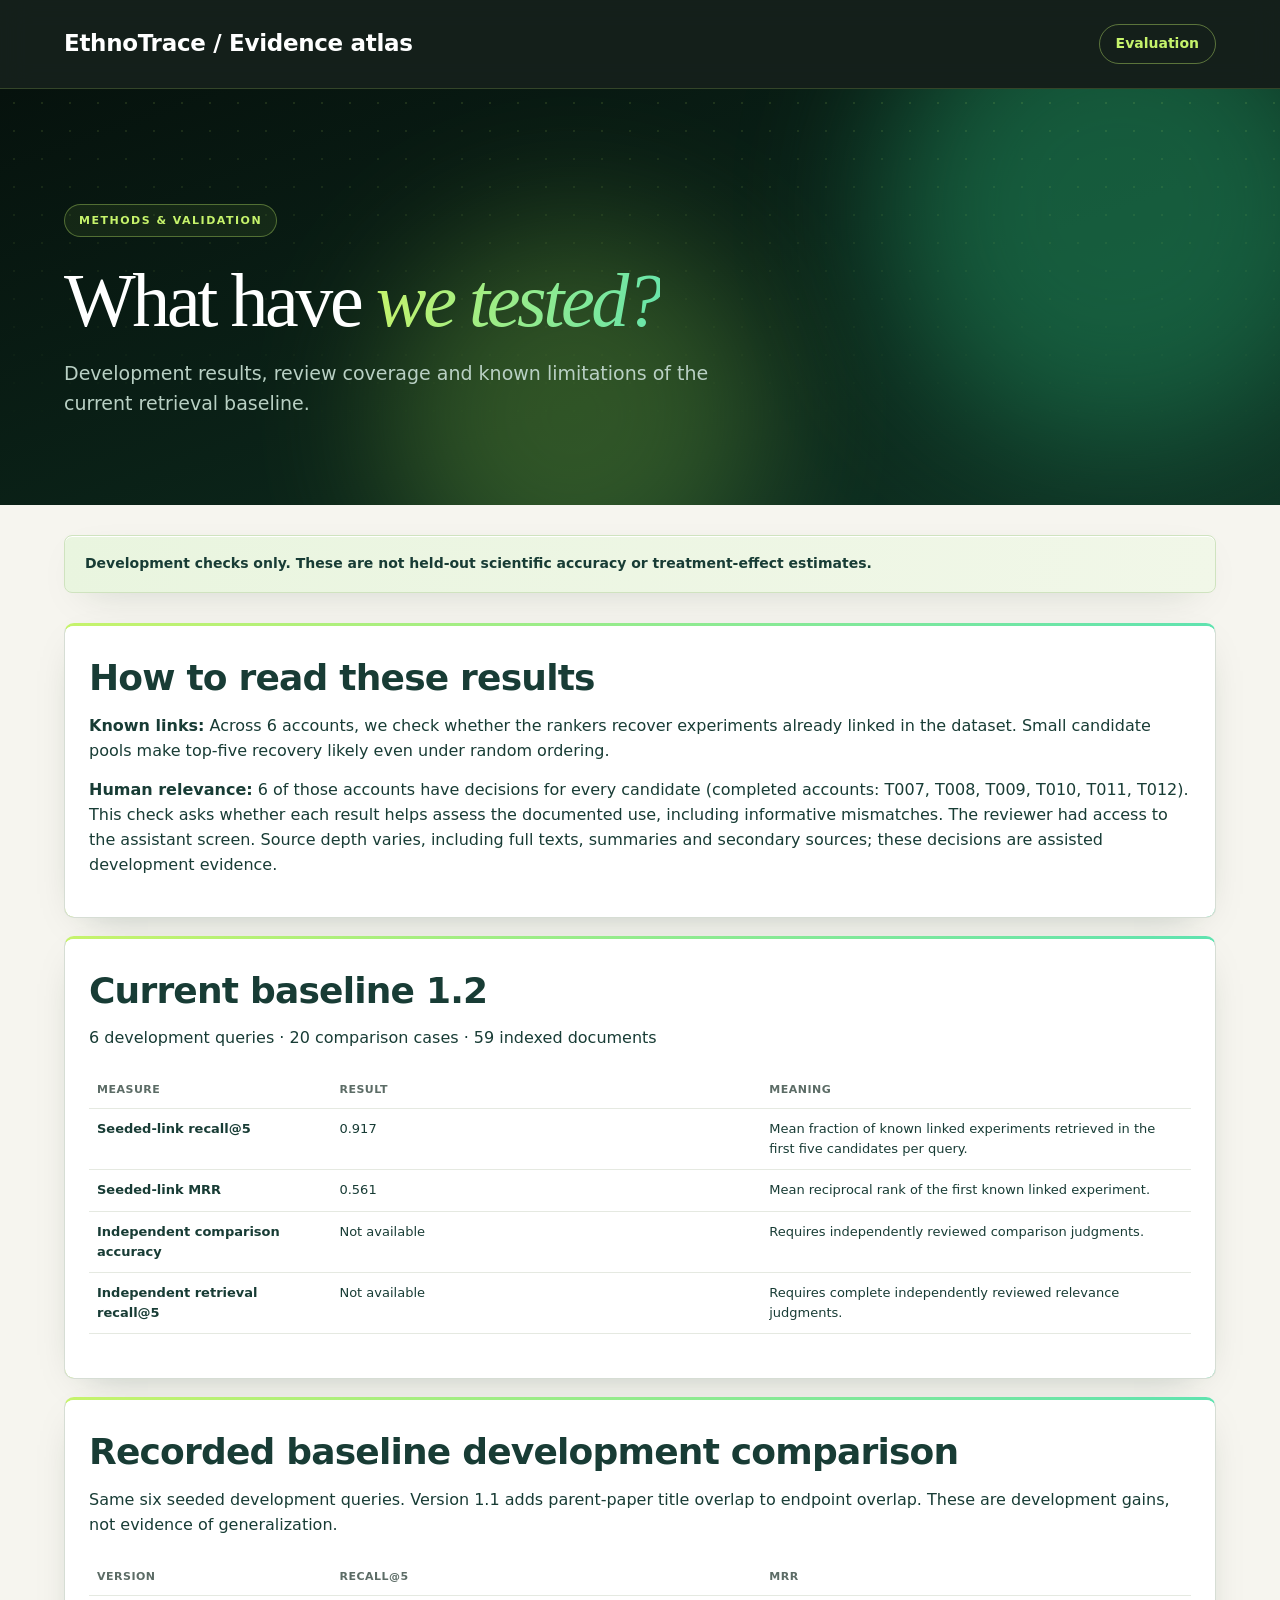
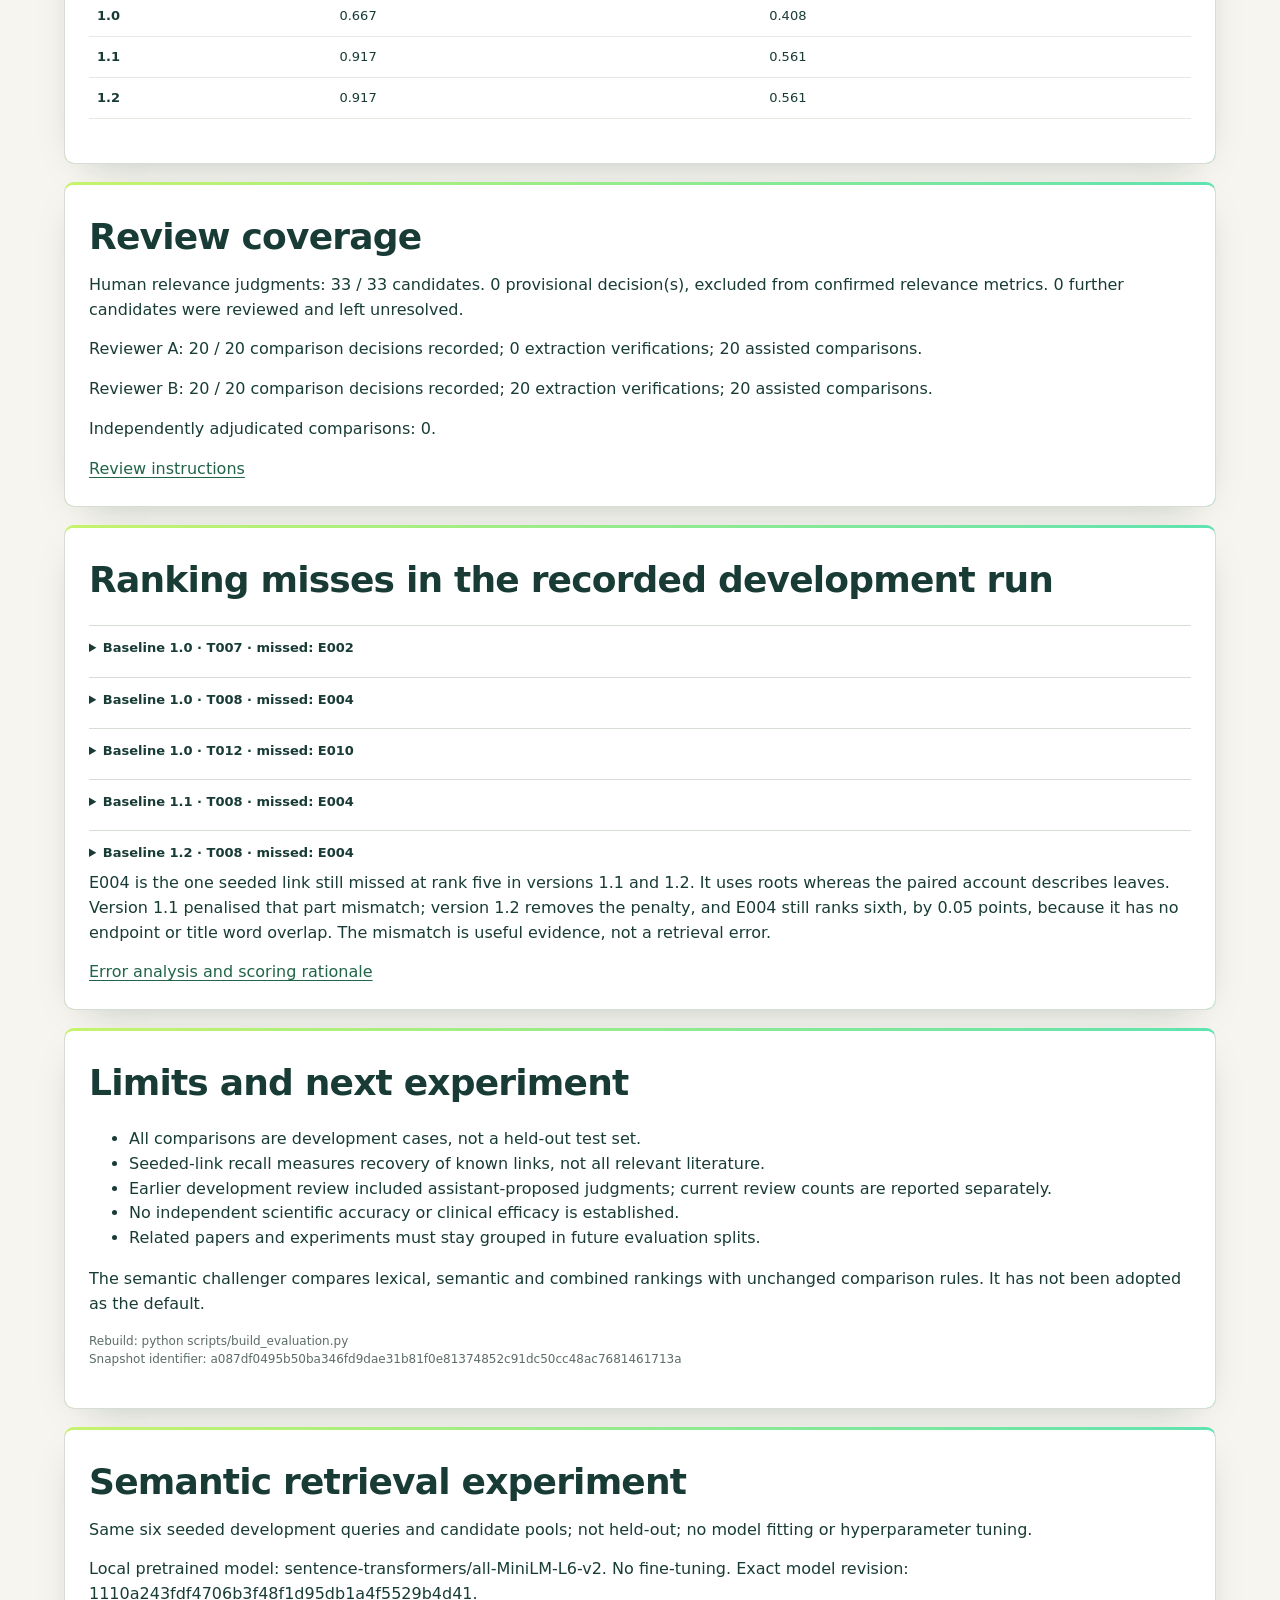
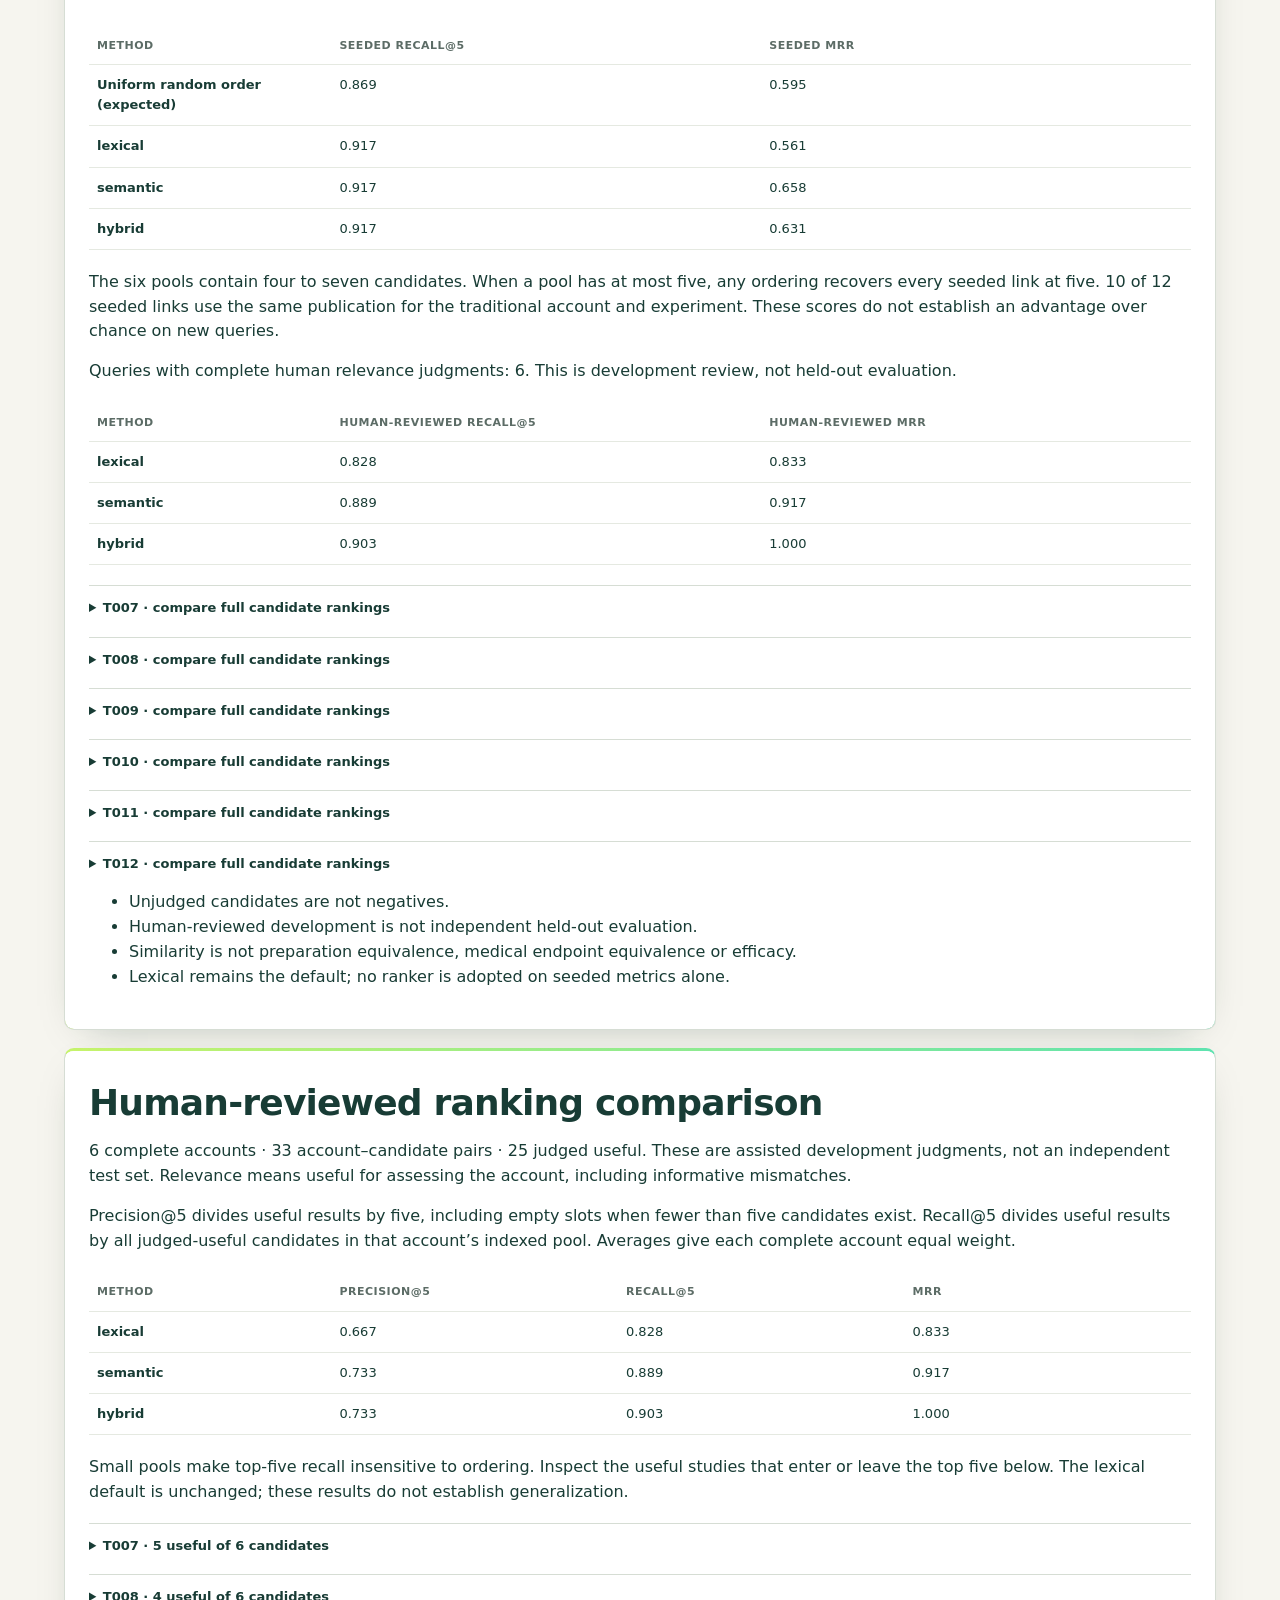
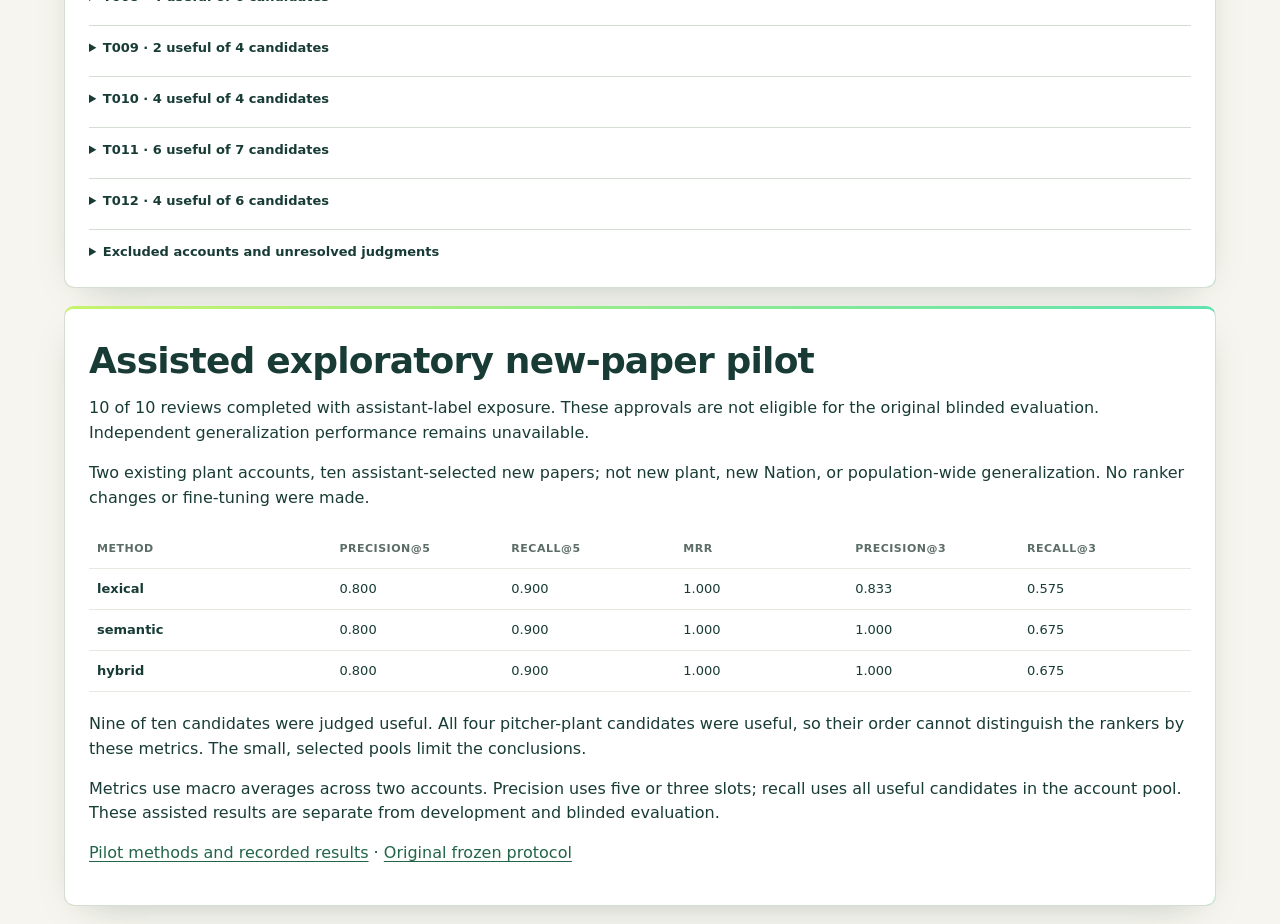
==== commit 7e665fa1: "Fix evaluation page: archived-doc links, stale penalty text; correct hero stats - evaluation.js link" ====
--- a/web/evaluation.html
+++ b/web/evaluation.html
@@ -1,3 +1,3 @@
 <!doctype html>
-<html lang="en"><head><meta charset="utf-8"><meta name="viewport" content="width=device-width,initial-scale=1"><title>EthnoTrace · Evaluation</title><link rel="stylesheet" href="style.css?v=review-integration2"><script defer src="evaluation-data.js?v=review-integration2"></script><script defer src="evaluation.js?v=review-integration2"></script><script defer src="fx.js?v=visual-refresh1"></script></head>
+<html lang="en"><head><meta charset="utf-8"><meta name="viewport" content="width=device-width,initial-scale=1"><title>EthnoTrace · Evaluation</title><link rel="stylesheet" href="style.css?v=audit1"><script defer src="evaluation-data.js?v=review-integration2"></script><script defer src="evaluation.js?v=audit1"></script><script defer src="fx.js?v=audit1"></script></head>
 <body><header><a class="brand" href="index.html">EthnoTrace / Evidence atlas</a><a href="evaluation.html" aria-current="page">Evaluation</a></header><main><section class="hero hero-sm"><div class="hero-bg" aria-hidden="true"><i class="orb o1"></i><i class="orb o2"></i></div><div class="hero-inner"><div class="eyebrow">METHODS & VALIDATION</div><h1>What have <em>we tested?</em></h1><p>Development results, review coverage and known limitations of the current retrieval baseline.</p></div></section><div class="review"><strong>Development checks only. These are not held-out scientific accuracy or treatment-effect estimates.</strong></div><div id="evaluation"></div></main></body></html>
--- a/web/style.css
+++ b/web/style.css
@@ -33,8 +33,7 @@
 header a:not(.brand):hover{background:var(--lime);color:var(--bg0);box-shadow:0 0 24px var(--glow)}
 main{max-width:none;padding:0}
 main>*:not(.hero){max-width:1440px;margin-left:auto;margin-right:auto;padding-left:5%;padding-right:5%}
-.review{margin-left:5%;margin-right:5%;max-width:1340px}
-@media(min-width:1500px){.review{margin-left:auto;margin-right:auto}}
+main>.review{width:90%;max-width:1340px;margin-left:auto;margin-right:auto;padding-left:20px;padding-right:20px}
 
 /* hero */
 .hero{position:relative;overflow:hidden;color:#eaf5ee;background:linear-gradient(160deg,var(--bg0),var(--bg1) 60%,#0f3324);padding:clamp(56px,9vw,120px) 5% 0;isolation:isolate}
@@ -53,9 +52,9 @@
 .btn.ghost{color:#fff;border:1px solid rgba(255,255,255,.35)}
 .btn.ghost:hover{background:rgba(255,255,255,.12);color:#fff;transform:translateY(-3px)}
 .stats{display:flex;flex-wrap:wrap;gap:clamp(24px,5vw,64px);margin:46px 0 54px;padding-top:28px;border-top:1px solid rgba(198,243,107,.2)}
-.stats div{display:flex;flex-direction:column-reverse}
+.stats div{display:flex;flex-direction:column}
 .stats dd{margin:0;font:700 clamp(38px,5vw,64px)/1 Georgia,serif;color:var(--lime);font-variant-numeric:tabular-nums}
-.stats dt{font-size:12px;letter-spacing:1.6px;text-transform:uppercase;color:#8fb09f;margin-top:6px}
+.stats dt{font-size:12px;letter-spacing:1.6px;text-transform:uppercase;color:#8fb09f;margin-bottom:6px}
 .hero-bg{position:absolute;inset:0;z-index:0;pointer-events:none}
 .hero-bg:after{content:"";position:absolute;inset:0;background-image:radial-gradient(rgba(198,243,107,.12) 1px,transparent 1.4px);background-size:28px 28px;mask-image:linear-gradient(180deg,#000,transparent 85%);-webkit-mask-image:linear-gradient(180deg,#000,transparent 85%)}
 .orb{position:absolute;border-radius:50%;filter:blur(70px);opacity:.55;animation:float 14s ease-in-out infinite alternate}
